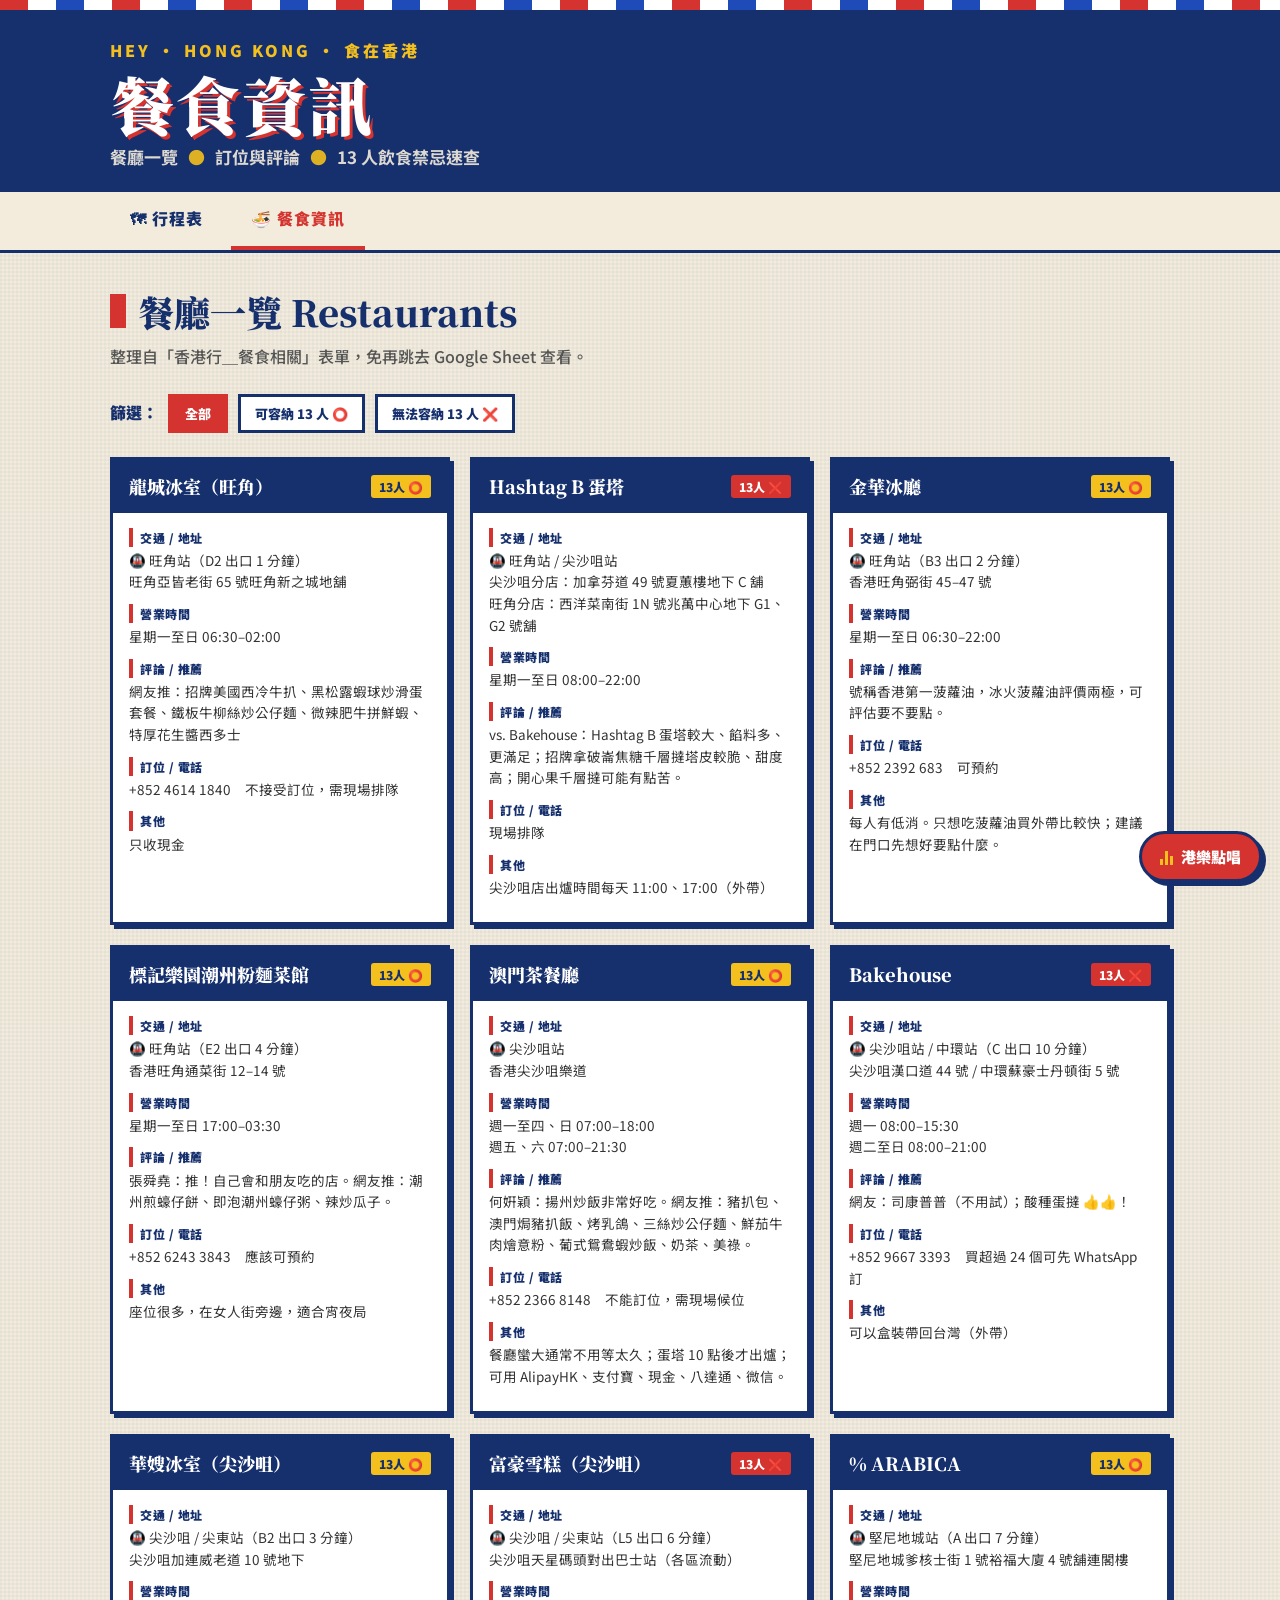
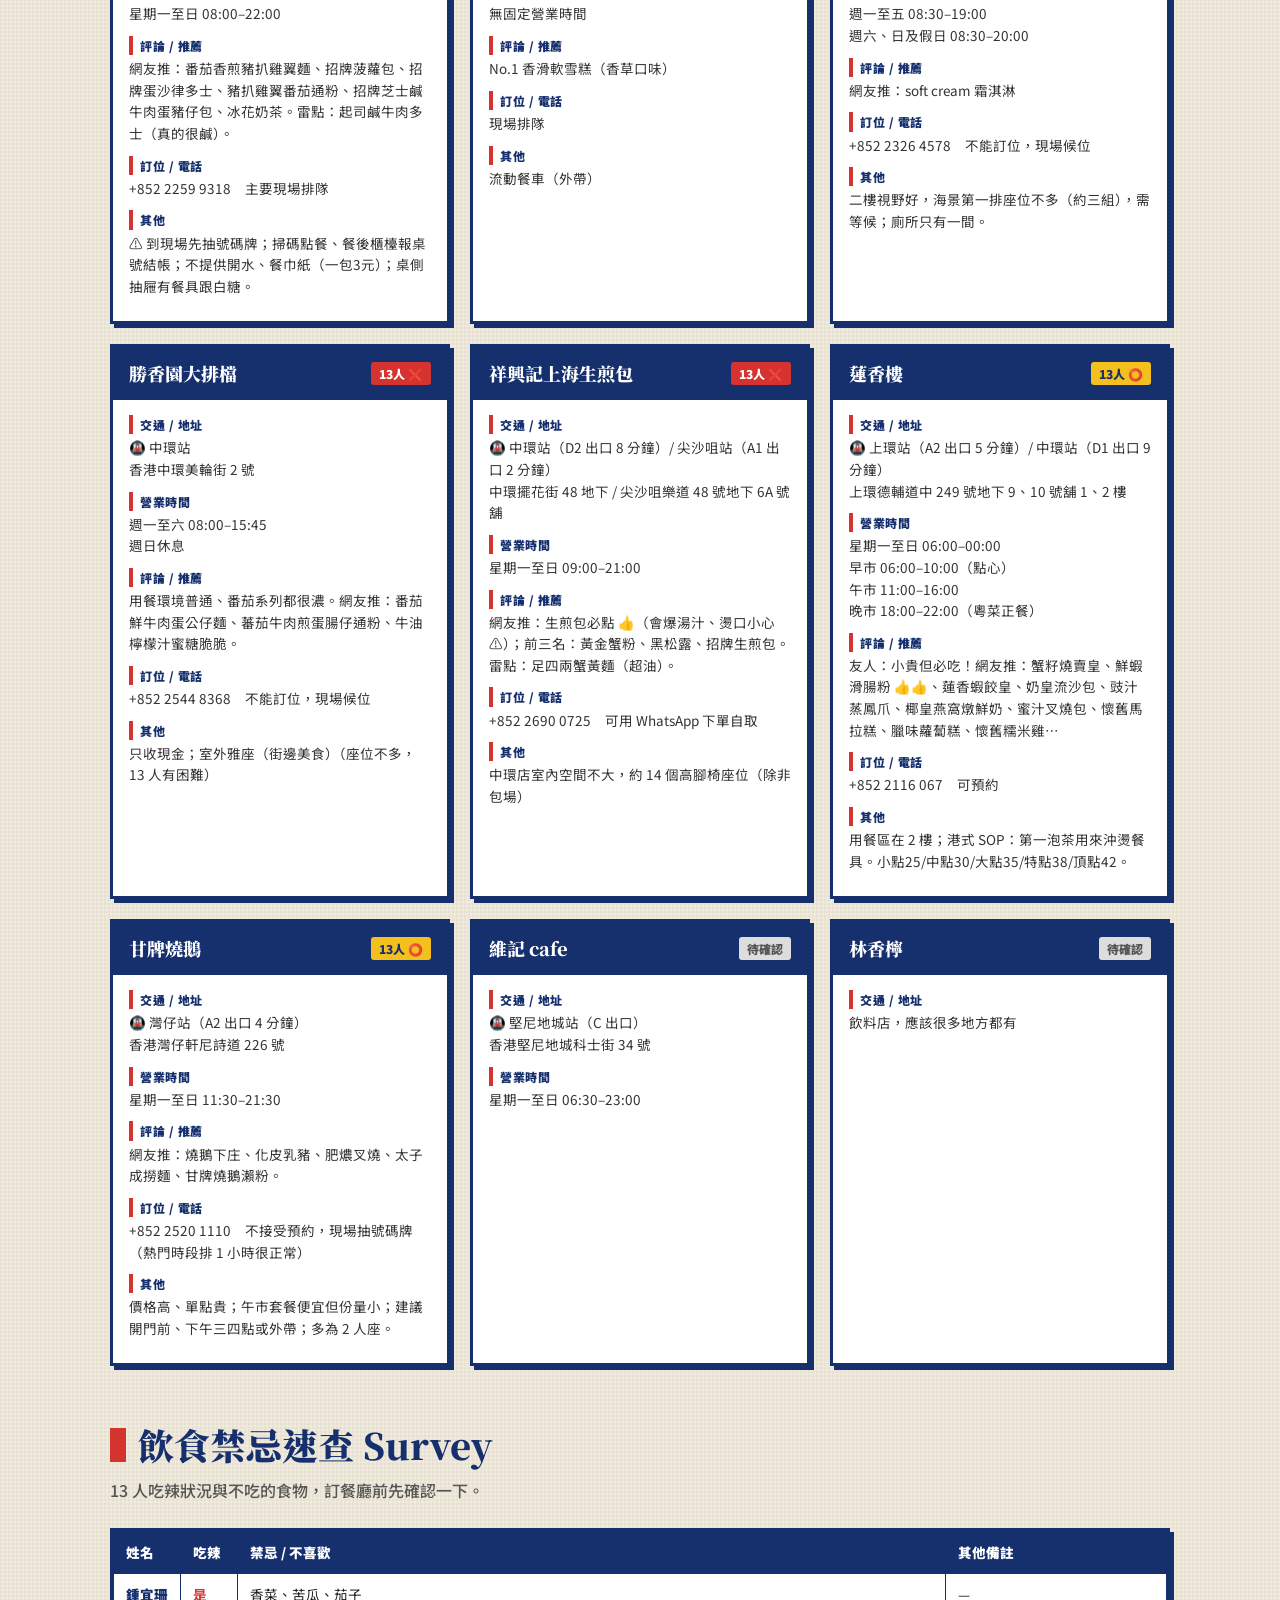
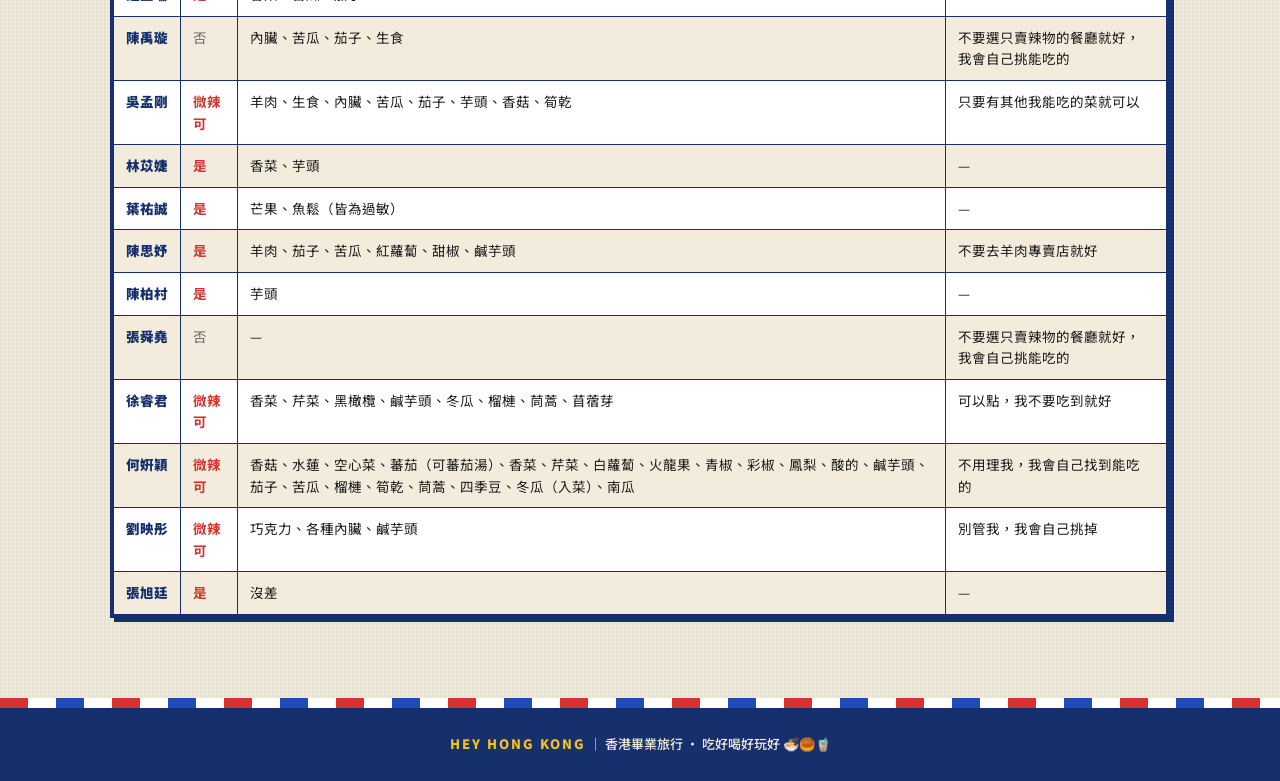
==== food.html @ 148e7bbd "feat: 香港四天三夜畢業旅行網站初版 - 行程表（index.html）：Day 1、2 完整時間軸，Day 3/4 預留 - 餐食分頁（food.html）：15 間餐廳卡片 + 12 人飲食禁" ====
<!DOCTYPE html>
<html lang="zh-Hant">
<head>
  <meta charset="UTF-8">
  <meta name="viewport" content="width=device-width, initial-scale=1.0">
  <title>香港畢業旅行 ｜ 餐食資訊</title>
  <link rel="stylesheet" href="assets/style.css">
</head>
<body>
  <div class="stripe-bar"></div>
  <header class="site-header">
    <div class="header-inner">
      <span class="hey">HEY · HONG KONG · 食在香港</span>
      <h1 class="site-title">餐食資訊</h1>
      <span class="site-sub">餐廳一覽 <span class="dot">●</span> 訂位與評論 <span class="dot">●</span> 13 人飲食禁忌速查</span>
    </div>
  </header>

  <nav class="nav">
    <div class="nav-inner">
      <a href="index.html">🗺 行程表</a>
      <a href="food.html" class="active">🍜 餐食資訊</a>
    </div>
  </nav>

  <main>
    <h2 class="section-title">餐廳一覽 Restaurants</h2>
    <p class="section-desc">整理自「香港行＿餐食相關」表單，免再跳去 Google Sheet 查看。</p>

    <div class="food-controls">
      <span class="lbl">篩選：</span>
      <button class="filter-btn active" data-filter="all">全部</button>
      <button class="filter-btn" data-filter="yes">可容納 13 人 ⭕</button>
      <button class="filter-btn" data-filter="no">無法容納 13 人 ❌</button>
    </div>

    <div class="food-grid" id="foodGrid"></div>

    <h2 class="section-title" style="margin-top:50px">飲食禁忌速查 Survey</h2>
    <p class="section-desc">13 人吃辣狀況與不吃的食物，訂餐廳前先確認一下。</p>

    <div class="survey-wrap">
      <table class="survey">
        <thead>
          <tr><th>姓名</th><th>吃辣</th><th>禁忌 / 不喜歡</th><th>其他備註</th></tr>
        </thead>
        <tbody id="surveyBody"></tbody>
      </table>
    </div>
  </main>

  <div class="stripe-bar"></div>
  <footer class="site-footer">
    <span class="hk">HEY HONG KONG</span> ｜ 香港畢業旅行 · 吃好喝好玩好 🍜🥮🧋
  </footer>

  <script src="assets/data.js"></script>
  <script src="assets/app.js"></script>
  <script src="assets/player.js"></script>
</body>
</html>
---- assets/style.css ----
/* ===== 香港畢業旅行 — 港式復古海報風 ===== */
@import url('https://fonts.googleapis.com/css2?family=Noto+Sans+TC:wght@400;500;700;900&family=Noto+Serif+TC:wght@700;900&display=swap');

:root {
  --navy: #16306e;
  --navy-2: #1f4bb8;
  --red: #d4332f;
  --yellow: #f4c01e;
  --cream: #f3ecdc;
  --cream-2: #e9dfc8;
  --ink: #1b1b1b;
  --line: #16306e;
  --shadow: 4px 4px 0 var(--navy);
}

* { box-sizing: border-box; }

html { scroll-behavior: smooth; }

body {
  margin: 0;
  font-family: "Noto Sans TC", system-ui, sans-serif;
  color: var(--ink);
  background-color: var(--cream);
  background-image:
    repeating-linear-gradient(0deg, rgba(22,48,110,.03) 0 2px, transparent 2px 4px),
    repeating-linear-gradient(90deg, rgba(22,48,110,.03) 0 2px, transparent 2px 4px);
  line-height: 1.6;
}

/* 紅白藍尼龍袋條紋 */
.stripe-bar {
  height: 10px;
  background: repeating-linear-gradient(
    90deg,
    var(--red) 0 28px,
    #fff 28px 56px,
    var(--navy-2) 56px 84px,
    #fff 84px 112px
  );
}

/* ===== Header ===== */
.site-header {
  background: var(--navy);
  color: var(--cream);
  position: relative;
  overflow: hidden;
}
.header-inner {
  max-width: 1100px;
  margin: 0 auto;
  padding: 28px 20px 22px;
  display: flex;
  flex-direction: column;
  gap: 6px;
}
.hey {
  font-family: "Noto Sans TC", sans-serif;
  font-weight: 900;
  letter-spacing: 3px;
  color: var(--yellow);
  font-size: clamp(13px, 2.5vw, 16px);
}
.site-title {
  font-family: "Noto Serif TC", serif;
  font-weight: 900;
  font-size: clamp(34px, 7vw, 64px);
  line-height: 1.05;
  margin: 0;
  color: #fff;
  text-shadow: 3px 3px 0 var(--red);
  letter-spacing: 2px;
}
.site-sub {
  font-weight: 700;
  color: var(--cream);
  opacity: .9;
  font-size: clamp(13px, 2.4vw, 17px);
}
.site-sub .dot { color: var(--yellow); margin: 0 6px; }

/* ===== Nav ===== */
.nav {
  position: sticky;
  top: 0;
  z-index: 50;
  background: var(--cream);
  border-bottom: 3px solid var(--navy);
}
.nav-inner {
  max-width: 1100px;
  margin: 0 auto;
  padding: 0 20px;
  display: flex;
  gap: 8px;
  flex-wrap: wrap;
}
.nav a {
  display: inline-block;
  padding: 14px 20px;
  font-weight: 900;
  text-decoration: none;
  color: var(--navy);
  letter-spacing: 1px;
  border-bottom: 4px solid transparent;
}
.nav a:hover { color: var(--red); }
.nav a.active {
  color: var(--red);
  border-bottom-color: var(--red);
}

/* ===== Layout ===== */
main {
  max-width: 1100px;
  margin: 0 auto;
  padding: 30px 20px 80px;
}
.section-title {
  font-family: "Noto Serif TC", serif;
  font-weight: 900;
  font-size: clamp(24px, 4vw, 36px);
  color: var(--navy);
  margin: 0 0 4px;
  display: flex;
  align-items: center;
  gap: 12px;
}
.section-title::before {
  content: "";
  width: 16px; height: 34px;
  background: var(--red);
  display: inline-block;
}
.section-desc { color: #555; margin: 0 0 24px; font-weight: 500; }

/* ===== Day tabs ===== */
.day-tabs {
  display: flex;
  gap: 10px;
  flex-wrap: wrap;
  margin-bottom: 26px;
}
.day-tab {
  border: 3px solid var(--navy);
  background: #fff;
  color: var(--navy);
  font-weight: 900;
  font-size: 15px;
  padding: 10px 18px;
  cursor: pointer;
  box-shadow: var(--shadow);
  transition: transform .08s ease;
  font-family: inherit;
}
.day-tab small { display: block; font-weight: 500; font-size: 11px; opacity: .7; }
.day-tab:hover { transform: translate(-1px,-1px); }
.day-tab.active { background: var(--navy); color: var(--yellow); }
.day-tab:disabled { opacity: .45; cursor: not-allowed; box-shadow: none; }

/* ===== Day panel ===== */
.day-panel { display: none; }
.day-panel.active { display: block; animation: fade .3s ease; }
@keyframes fade { from { opacity: 0; transform: translateY(6px); } to { opacity: 1; transform: none; } }

.day-head {
  background: var(--navy);
  color: #fff;
  padding: 16px 20px;
  border: 3px solid var(--navy);
  box-shadow: var(--shadow);
  margin-bottom: 8px;
}
.day-head h3 {
  margin: 0;
  font-family: "Noto Serif TC", serif;
  font-weight: 900;
  font-size: clamp(18px, 3vw, 24px);
  letter-spacing: 1px;
}
.day-route {
  margin-top: 6px;
  color: var(--yellow);
  font-weight: 700;
  font-size: 14px;
}

/* ===== Timeline ===== */
.timeline { position: relative; margin: 28px 0 0; padding-left: 0; }
.t-item {
  display: grid;
  grid-template-columns: 74px 1fr;
  gap: 18px;
  position: relative;
  padding-bottom: 22px;
}
.t-time {
  font-weight: 900;
  color: var(--red);
  font-size: 15px;
  text-align: right;
  padding-top: 14px;
  padding-right: 4px;
  white-space: nowrap;
}
.t-body {
  border: 3px solid var(--navy);
  background: #fff;
  box-shadow: var(--shadow);
  padding: 14px 16px;
  position: relative;
}
.t-body::before {
  content: "";
  position: absolute;
  left: -9px; top: 18px;
  width: 12px; height: 12px;
  background: var(--yellow);
  border: 3px solid var(--navy);
  border-radius: 50%;
  z-index: 2;
}
.t-act { font-weight: 700; font-size: 15px; }
.t-act .route-label {
  display: inline-block;
  background: var(--yellow);
  color: var(--navy);
  font-weight: 900;
  padding: 1px 8px;
  margin-right: 4px;
}
.t-note {
  margin-top: 10px;
  padding-top: 10px;
  border-top: 1px dashed #bbb;
  font-size: 13.5px;
  color: #444;
}
.t-note .lbl { font-weight: 900; color: var(--navy); }
.t-body a { color: var(--navy-2); font-weight: 700; text-decoration: underline; text-underline-offset: 2px; }
.t-body a:hover { color: var(--red); }

.places { margin-top: 8px; display: flex; flex-wrap: wrap; gap: 6px; }
.place-pill {
  display: inline-flex;
  align-items: center;
  gap: 4px;
  background: var(--cream-2);
  border: 2px solid var(--navy);
  padding: 3px 9px;
  font-size: 12.5px;
  font-weight: 700;
  color: var(--navy) !important;
  text-decoration: none !important;
  border-radius: 999px;
}
.place-pill:hover { background: var(--yellow); }

.meal-tag {
  display: inline-block;
  font-size: 11px;
  font-weight: 900;
  color: #fff;
  background: var(--red);
  padding: 1px 7px;
  margin-right: 6px;
  border-radius: 3px;
}

/* coming soon */
.coming {
  border: 3px dashed var(--navy);
  padding: 50px 20px;
  text-align: center;
  background: #fff8;
}
.coming h3 { font-family: "Noto Serif TC", serif; color: var(--navy); font-size: 26px; margin: 0 0 8px; }
.coming p { color: #666; margin: 0; }

/* ===== Food cards ===== */
.food-controls {
  display: flex; gap: 10px; flex-wrap: wrap; margin-bottom: 24px; align-items: center;
}
.food-controls .lbl { font-weight: 900; color: var(--navy); }
.filter-btn {
  border: 3px solid var(--navy);
  background: #fff; color: var(--navy);
  font-weight: 900; font-size: 13px;
  padding: 7px 14px; cursor: pointer; font-family: inherit;
}
.filter-btn.active { background: var(--red); color: #fff; border-color: var(--red); }

.food-grid {
  display: grid;
  grid-template-columns: repeat(auto-fill, minmax(320px, 1fr));
  gap: 20px;
}
.food-card {
  border: 3px solid var(--navy);
  background: #fff;
  box-shadow: var(--shadow);
  display: flex;
  flex-direction: column;
}
.food-card-head {
  background: var(--navy);
  color: #fff;
  padding: 12px 16px;
  display: flex;
  justify-content: space-between;
  align-items: center;
  gap: 10px;
}
.food-card-head h3 {
  margin: 0; font-size: 18px; font-weight: 900;
  font-family: "Noto Serif TC", serif;
}
.cap {
  font-size: 12px; font-weight: 900; white-space: nowrap;
  padding: 2px 8px; border-radius: 3px;
}
.cap.yes { background: var(--yellow); color: var(--navy); }
.cap.no { background: var(--red); color: #fff; }
.food-card-body { padding: 14px 16px; font-size: 13.5px; }
.food-row { margin-bottom: 10px; }
.food-row .k {
  display: inline-block; font-weight: 900; color: var(--navy);
  font-size: 12px; letter-spacing: .5px;
  border-left: 4px solid var(--red); padding-left: 7px; margin-bottom: 3px;
}
.food-row .v { white-space: pre-line; color: #333; }
.food-row a { color: var(--navy-2); font-weight: 700; }
.food-card-foot {
  margin-top: auto;
  border-top: 1px solid #ddd;
  padding: 10px 16px;
  display: flex; gap: 14px; flex-wrap: wrap;
  font-size: 12.5px; color: #555;
}
.food-card-foot a { color: var(--navy); font-weight: 900; text-decoration: none; }
.food-card-foot a:hover { color: var(--red); }

/* ===== Survey table ===== */
.survey-wrap { overflow-x: auto; border: 3px solid var(--navy); box-shadow: var(--shadow); background:#fff; }
table.survey { border-collapse: collapse; width: 100%; min-width: 640px; }
table.survey th, table.survey td {
  border: 1px solid var(--navy);
  padding: 10px 12px; text-align: left; font-size: 13.5px; vertical-align: top;
}
table.survey thead th {
  background: var(--navy); color: #fff; font-weight: 900; position: sticky; top: 0;
}
table.survey tbody tr:nth-child(even) { background: var(--cream); }
table.survey td.name { font-weight: 900; color: var(--navy); white-space: nowrap; }
.spicy-yes { color: var(--red); font-weight: 700; }
.spicy-no { color: #666; }

/* ===== 浮動音樂播放器 ===== */
.mp-toggle {
  position: fixed;
  right: 18px; bottom: 18px;
  z-index: 200;
  background: var(--red);
  color: #fff;
  border: 3px solid var(--navy);
  box-shadow: var(--shadow);
  font-family: inherit;
  font-weight: 900;
  font-size: 15px;
  padding: 12px 18px;
  border-radius: 999px;
  cursor: pointer;
  display: flex; align-items: center; gap: 8px;
}
.mp-toggle:hover { background: var(--navy); }
.mp-toggle .eq { display: inline-flex; gap: 2px; align-items: flex-end; height: 16px; }
.mp-toggle .eq i {
  width: 3px; background: var(--yellow); display: inline-block;
  animation: eq 0.9s ease-in-out infinite;
}
.mp-toggle .eq i:nth-child(1){ height: 6px; animation-delay: 0s; }
.mp-toggle .eq i:nth-child(2){ height: 14px; animation-delay: .2s; }
.mp-toggle .eq i:nth-child(3){ height: 9px; animation-delay: .4s; }
.mp-toggle.paused .eq i { animation-play-state: paused; }
@keyframes eq { 0%,100%{ transform: scaleY(.4);} 50%{ transform: scaleY(1);} }

.mp-panel {
  position: fixed;
  right: 18px; bottom: 76px;
  z-index: 200;
  width: min(360px, calc(100vw - 36px));
  max-height: min(78vh, 640px);
  background: var(--cream);
  border: 3px solid var(--navy);
  box-shadow: 6px 6px 0 var(--navy);
  display: none;
  flex-direction: column;
  overflow: hidden;
}
.mp-panel.open { display: flex; }
.mp-head {
  background: var(--navy); color: #fff;
  padding: 12px 14px;
  display: flex; align-items: center; justify-content: space-between;
}
.mp-head h3 {
  margin: 0; font-family: "Noto Serif TC", serif; font-weight: 900; font-size: 17px;
}
.mp-head .hk { color: var(--yellow); font-size: 11px; font-weight: 900; letter-spacing: 1px; display:block; }
.mp-close {
  background: none; border: none; color: #fff; font-size: 22px; cursor: pointer; line-height: 1; font-weight: 900;
}
.mp-video {
  aspect-ratio: 16 / 9; background: #000; width: 100%;
}
.mp-video iframe { width: 100%; height: 100%; border: 0; display: block; }
.mp-empty {
  display: flex; align-items: center; justify-content: center;
  height: 100%; color: var(--cream); font-weight: 700; font-size: 13px; text-align: center; padding: 0 16px;
}
.mp-now {
  background: var(--yellow); color: var(--navy);
  font-weight: 900; font-size: 13px; padding: 8px 14px;
  border-bottom: 3px solid var(--navy);
  white-space: nowrap; overflow: hidden; text-overflow: ellipsis;
}
.mp-list { overflow-y: auto; padding: 8px 0; }
.mp-artist {
  font-weight: 900; color: var(--red); font-size: 12px; letter-spacing: 1px;
  padding: 8px 14px 4px; border-bottom: 1px dashed #ccc; margin-top: 4px;
}
.mp-song {
  display: flex; align-items: center; gap: 8px;
  padding: 9px 14px; cursor: pointer; font-size: 14px; font-weight: 500;
  border-bottom: 1px solid #e6dcc4;
}
.mp-song:hover { background: var(--cream-2); }
.mp-song.active { background: var(--navy); color: #fff; font-weight: 700; }
.mp-song .ic { color: var(--red); font-size: 12px; }
.mp-song.active .ic { color: var(--yellow); }

/* 播放控制列 */
.mp-controls {
  display: flex; align-items: center; justify-content: center; gap: 8px;
  padding: 10px 14px; background: var(--cream-2);
  border-bottom: 2px solid var(--navy);
}
.mp-ctrl-btn {
  background: #fff; border: 2px solid var(--navy); color: var(--navy);
  font-weight: 900; font-size: 13px; padding: 6px 14px; cursor: pointer;
  font-family: inherit; line-height: 1;
  flex: 1; text-align: center;
}
.mp-ctrl-btn:hover { background: var(--navy); color: var(--yellow); }
.mp-ctrl-btn.shuffle-on { background: var(--red); color: #fff; border-color: var(--red); }
.mp-ctrl-btn.primary { background: var(--navy); color: var(--yellow); }

@media (max-width: 480px) {
  .mp-toggle { right: 12px; bottom: 12px; padding: 10px 14px; font-size: 14px; }
  .mp-panel { right: 12px; bottom: 64px; }
}

/* ===== Footer ===== */
.site-footer {
  background: var(--navy); color: var(--cream);
  text-align: center; padding: 26px 20px; font-size: 13px; font-weight: 500;
}
.site-footer .hk { color: var(--yellow); font-weight: 900; letter-spacing: 2px; }

@media (max-width: 560px) {
  .t-item { grid-template-columns: 48px 1fr; gap: 14px; }
  .t-time { font-size: 13px; }
  .t-body::before { left: -9px; }
}
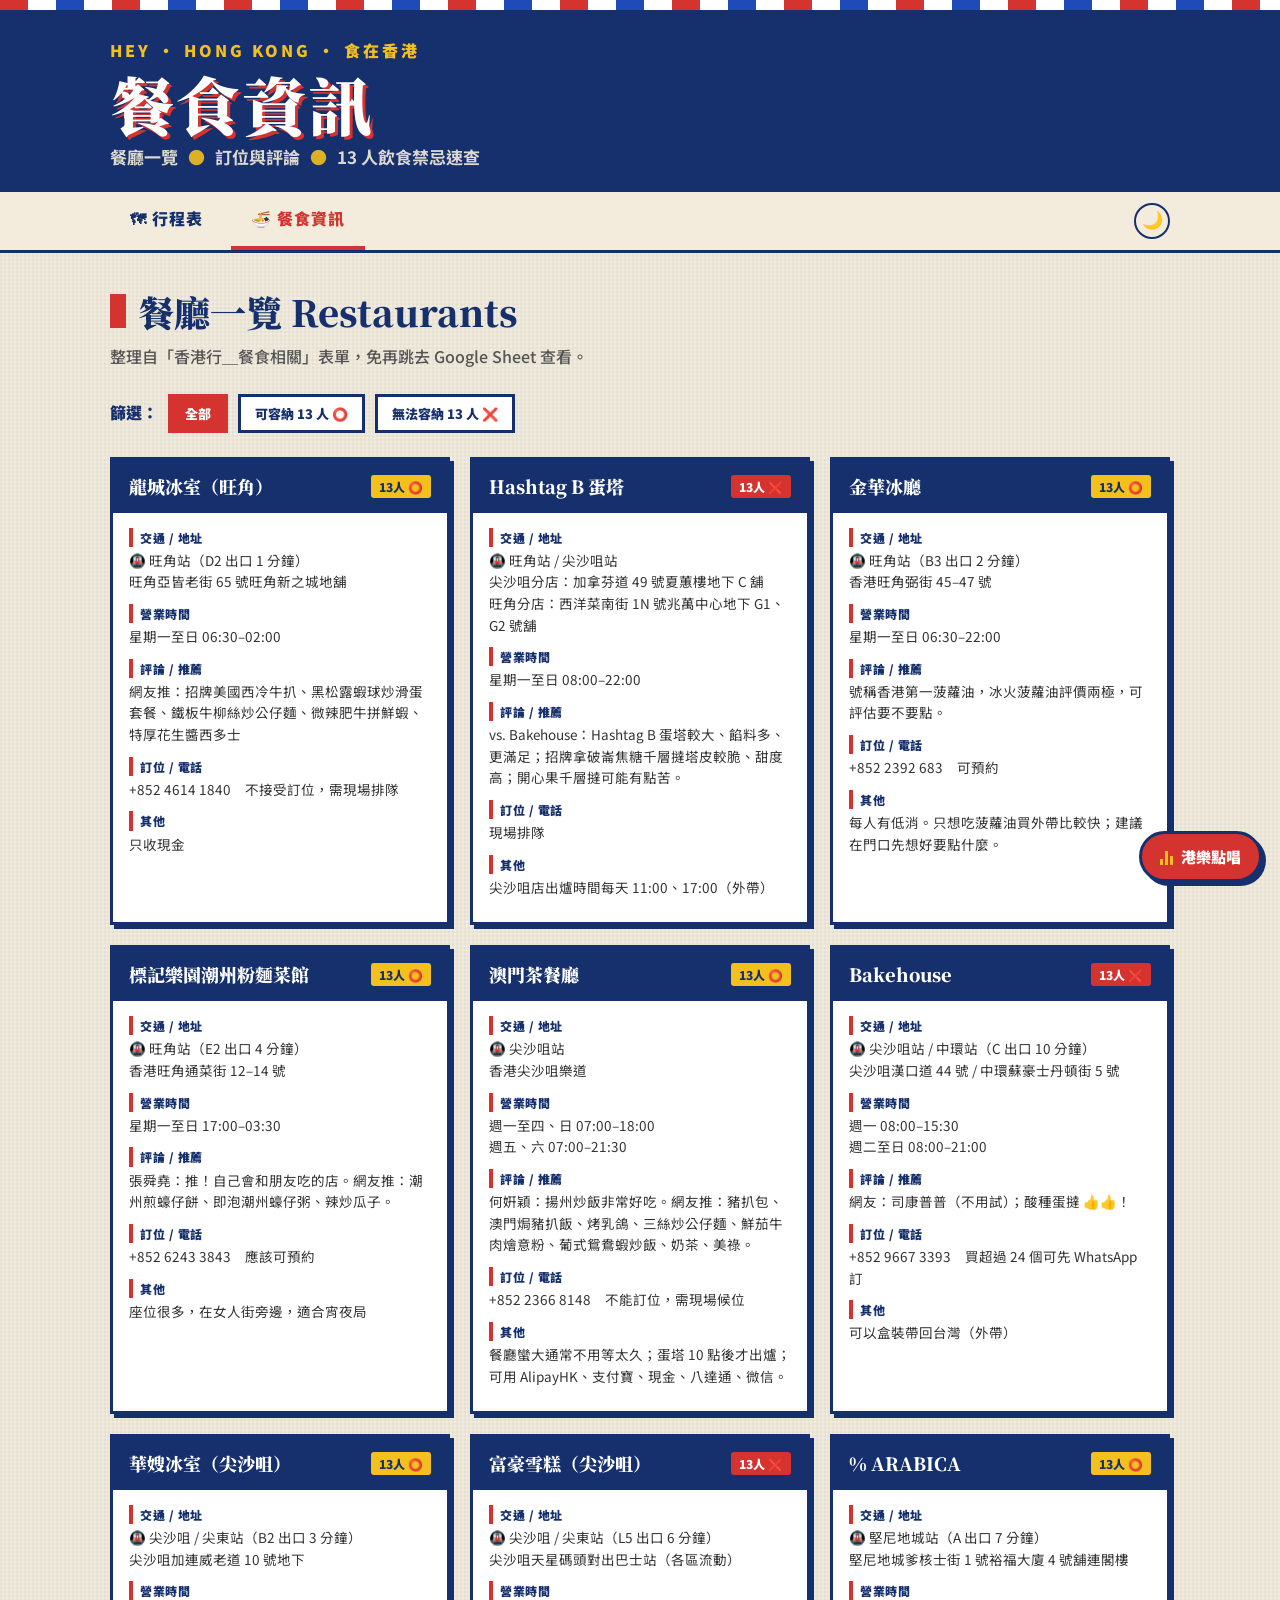
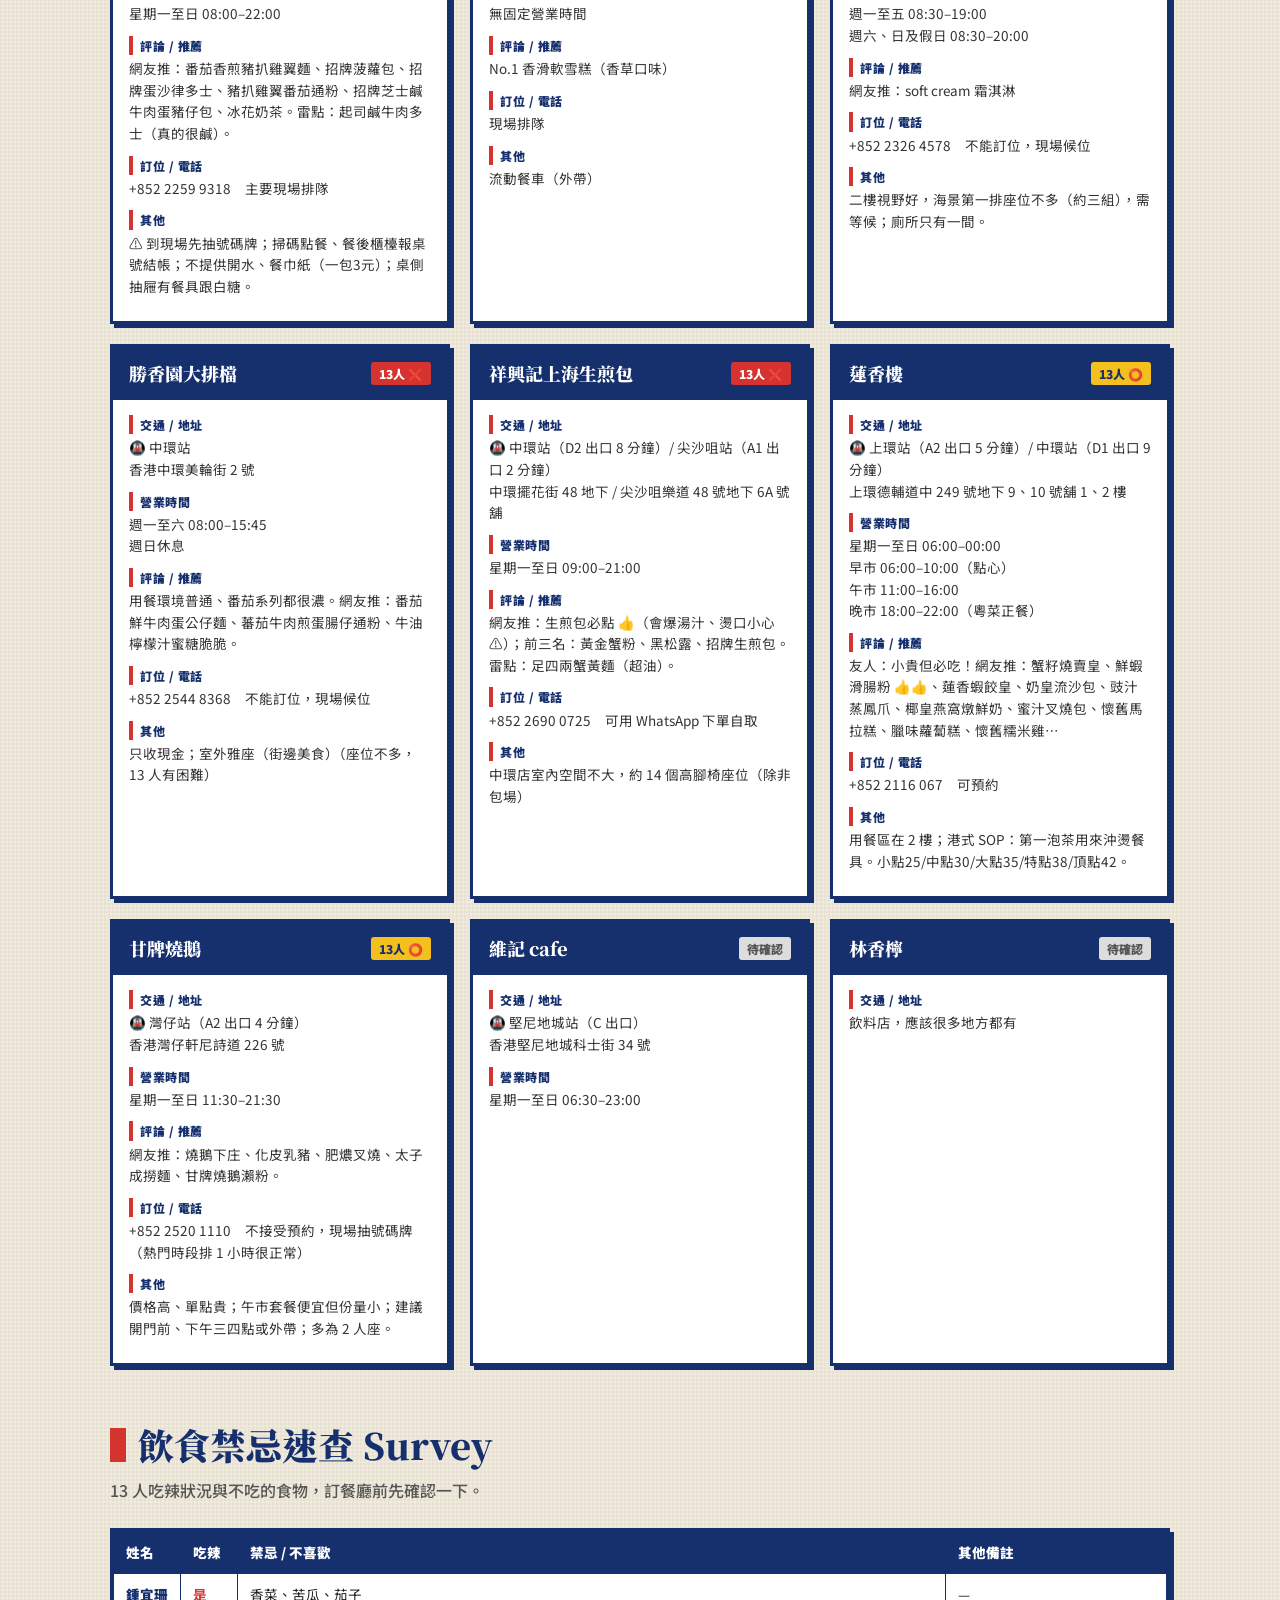
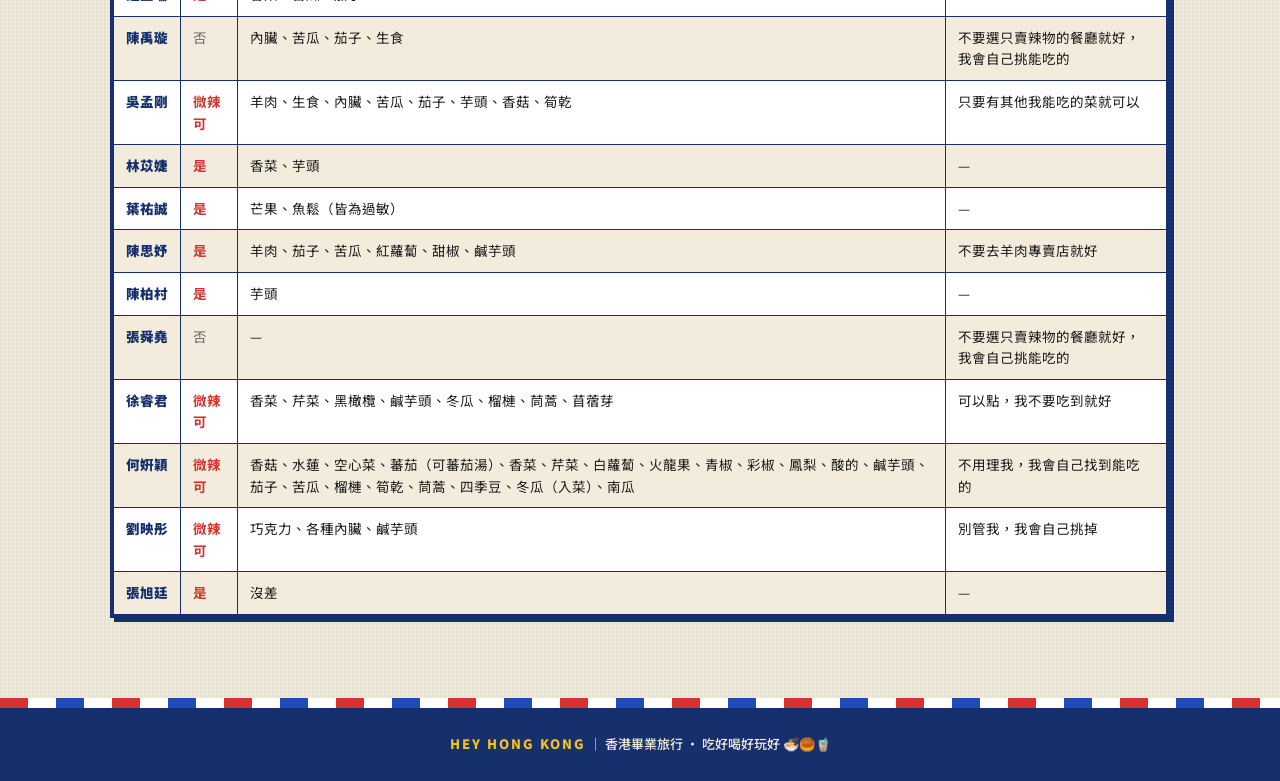
==== commit 59a10605: "feat: 新增深色模式切換功能 - Nav 加 🌙/☀️ 切換按鈕，偏好寫入 localStorage - 支援系統 prefers-color-scheme 自動套用 - 加 inline scr" ====
--- a/food.html
+++ b/food.html
@@ -5,6 +5,9 @@
   <meta name="viewport" content="width=device-width, initial-scale=1.0">
   <title>香港畢業旅行 ｜ 餐食資訊</title>
   <link rel="stylesheet" href="assets/style.css">
+  <script>
+    (function(){var t=localStorage.getItem('theme');if(t==='dark'||(!t&&matchMedia('(prefers-color-scheme:dark)').matches))document.documentElement.setAttribute('data-theme','dark');})();
+  </script>
 </head>
 <body>
   <div class="stripe-bar"></div>
@@ -20,6 +23,7 @@
     <div class="nav-inner">
       <a href="index.html">🗺 行程表</a>
       <a href="food.html" class="active">🍜 餐食資訊</a>
+      <button class="dark-toggle" id="darkToggle" aria-label="切換深色模式">🌙</button>
     </div>
   </nav>
 
--- a/assets/style.css
+++ b/assets/style.css
@@ -473,3 +473,86 @@
   .t-time { font-size: 13px; }
   .t-body::before { left: -9px; }
 }
+
+/* ===== 深色模式切換按鈕 ===== */
+.dark-toggle {
+  margin-left: auto;
+  align-self: center;
+  background: none;
+  border: 2px solid var(--navy);
+  color: var(--navy);
+  font-size: 17px;
+  width: 36px; height: 36px;
+  border-radius: 50%;
+  cursor: pointer;
+  display: flex; align-items: center; justify-content: center;
+  flex-shrink: 0;
+  line-height: 1;
+}
+.dark-toggle:hover { background: var(--cream-2); }
+
+/* ===== 深色模式 ===== */
+html[data-theme="dark"] {
+  --cream: #1d1a2a;
+  --cream-2: #252235;
+  --ink: #e8dfd0;
+  --shadow: 4px 4px 0 rgba(0,0,0,.5);
+}
+html[data-theme="dark"] body {
+  background-image:
+    repeating-linear-gradient(0deg, rgba(255,255,255,.02) 0 2px, transparent 2px 4px),
+    repeating-linear-gradient(90deg, rgba(255,255,255,.02) 0 2px, transparent 2px 4px);
+}
+html[data-theme="dark"] .section-desc { color: #999; }
+html[data-theme="dark"] .section-title { color: var(--cream); }
+
+/* Nav */
+html[data-theme="dark"] .nav a { color: var(--cream); }
+html[data-theme="dark"] .nav a.active { color: var(--yellow); border-bottom-color: var(--yellow); }
+html[data-theme="dark"] .nav a:hover { color: var(--red); }
+html[data-theme="dark"] .dark-toggle { border-color: #6070a0; color: var(--cream); }
+html[data-theme="dark"] .dark-toggle:hover { background: #252235; }
+
+/* Tabs */
+html[data-theme="dark"] .day-tab { background: #252235; color: var(--cream); }
+
+/* Timeline cards */
+html[data-theme="dark"] .t-body { background: #252235; }
+html[data-theme="dark"] .t-note { border-top-color: #4a4760; color: #bbb; }
+html[data-theme="dark"] .t-note .lbl { color: var(--yellow); }
+html[data-theme="dark"] .t-body a { color: #8ab4f8; }
+html[data-theme="dark"] .t-body a:hover { color: var(--red); }
+html[data-theme="dark"] .coming { background: rgba(37,34,53,.85); }
+html[data-theme="dark"] .coming p { color: #888; }
+
+/* Place pills */
+html[data-theme="dark"] .place-pill { background: #352f4e; color: var(--cream) !important; }
+html[data-theme="dark"] .place-pill:hover { background: #4a4060; }
+
+/* Food cards */
+html[data-theme="dark"] .food-controls .lbl { color: var(--cream); }
+html[data-theme="dark"] .filter-btn { background: #252235; color: var(--cream); }
+html[data-theme="dark"] .food-card { background: #252235; }
+html[data-theme="dark"] .food-row .k { color: var(--yellow); }
+html[data-theme="dark"] .food-row .v { color: #ccc; }
+html[data-theme="dark"] .food-row a { color: #8ab4f8; }
+html[data-theme="dark"] .food-card-foot { border-top-color: #3d3a50; color: #999; }
+html[data-theme="dark"] .food-card-foot a { color: #8ab4f8; }
+html[data-theme="dark"] .cap[style] { background: #3a3550 !important; color: #aaa !important; }
+
+/* Survey table */
+html[data-theme="dark"] .survey-wrap { background: #252235; }
+html[data-theme="dark"] table.survey th,
+html[data-theme="dark"] table.survey td { border-color: #4a4760; }
+html[data-theme="dark"] table.survey tbody tr:nth-child(even) { background: var(--cream-2); }
+html[data-theme="dark"] table.survey td.name { color: var(--yellow); }
+html[data-theme="dark"] .spicy-no { color: #888; }
+
+/* Player */
+html[data-theme="dark"] .mp-panel { background: var(--cream); }
+html[data-theme="dark"] .mp-controls { background: var(--cream-2); }
+html[data-theme="dark"] .mp-ctrl-btn { background: #252235; color: var(--cream); }
+html[data-theme="dark"] .mp-ctrl-btn:hover { background: var(--navy); color: var(--yellow); }
+html[data-theme="dark"] .mp-song { border-bottom-color: #3a3550; }
+html[data-theme="dark"] .mp-artist { border-bottom-color: #4a4760; }
+html[data-theme="dark"] .mp-song:hover { background: var(--cream-2); }
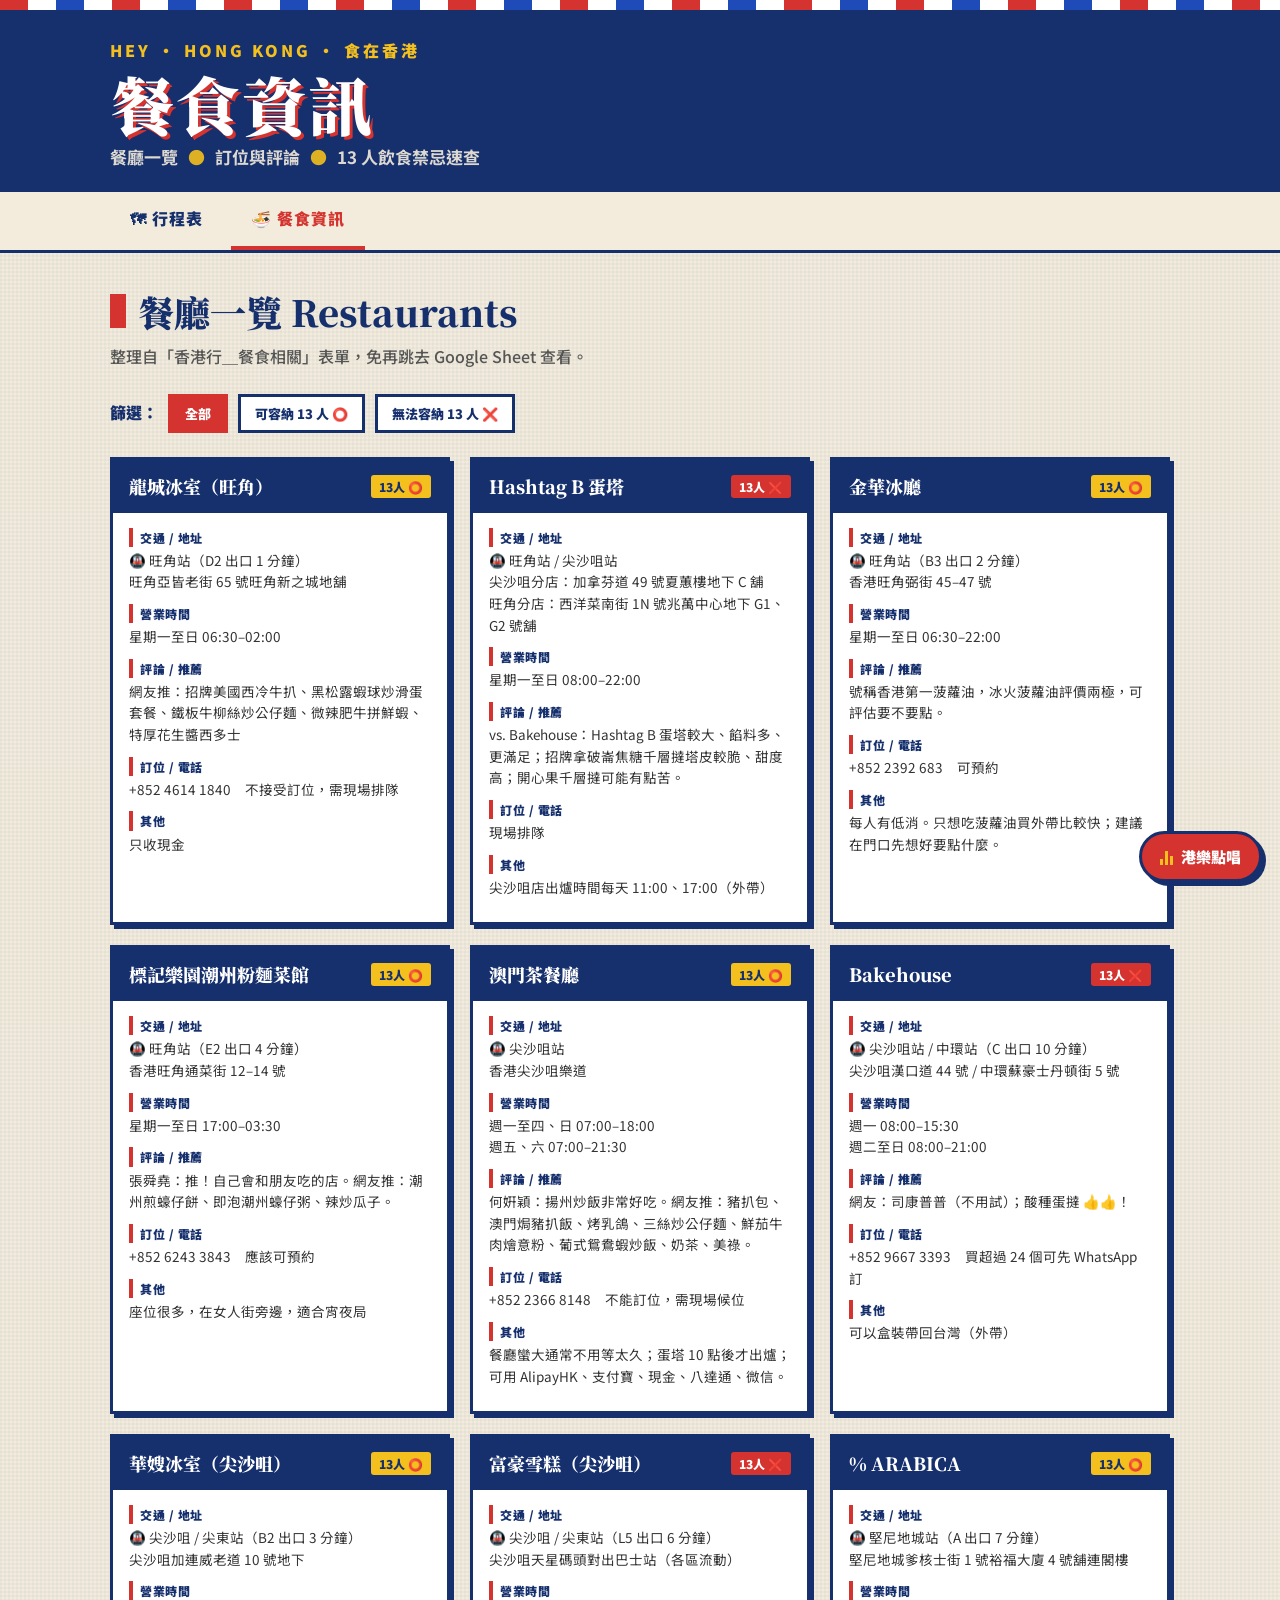
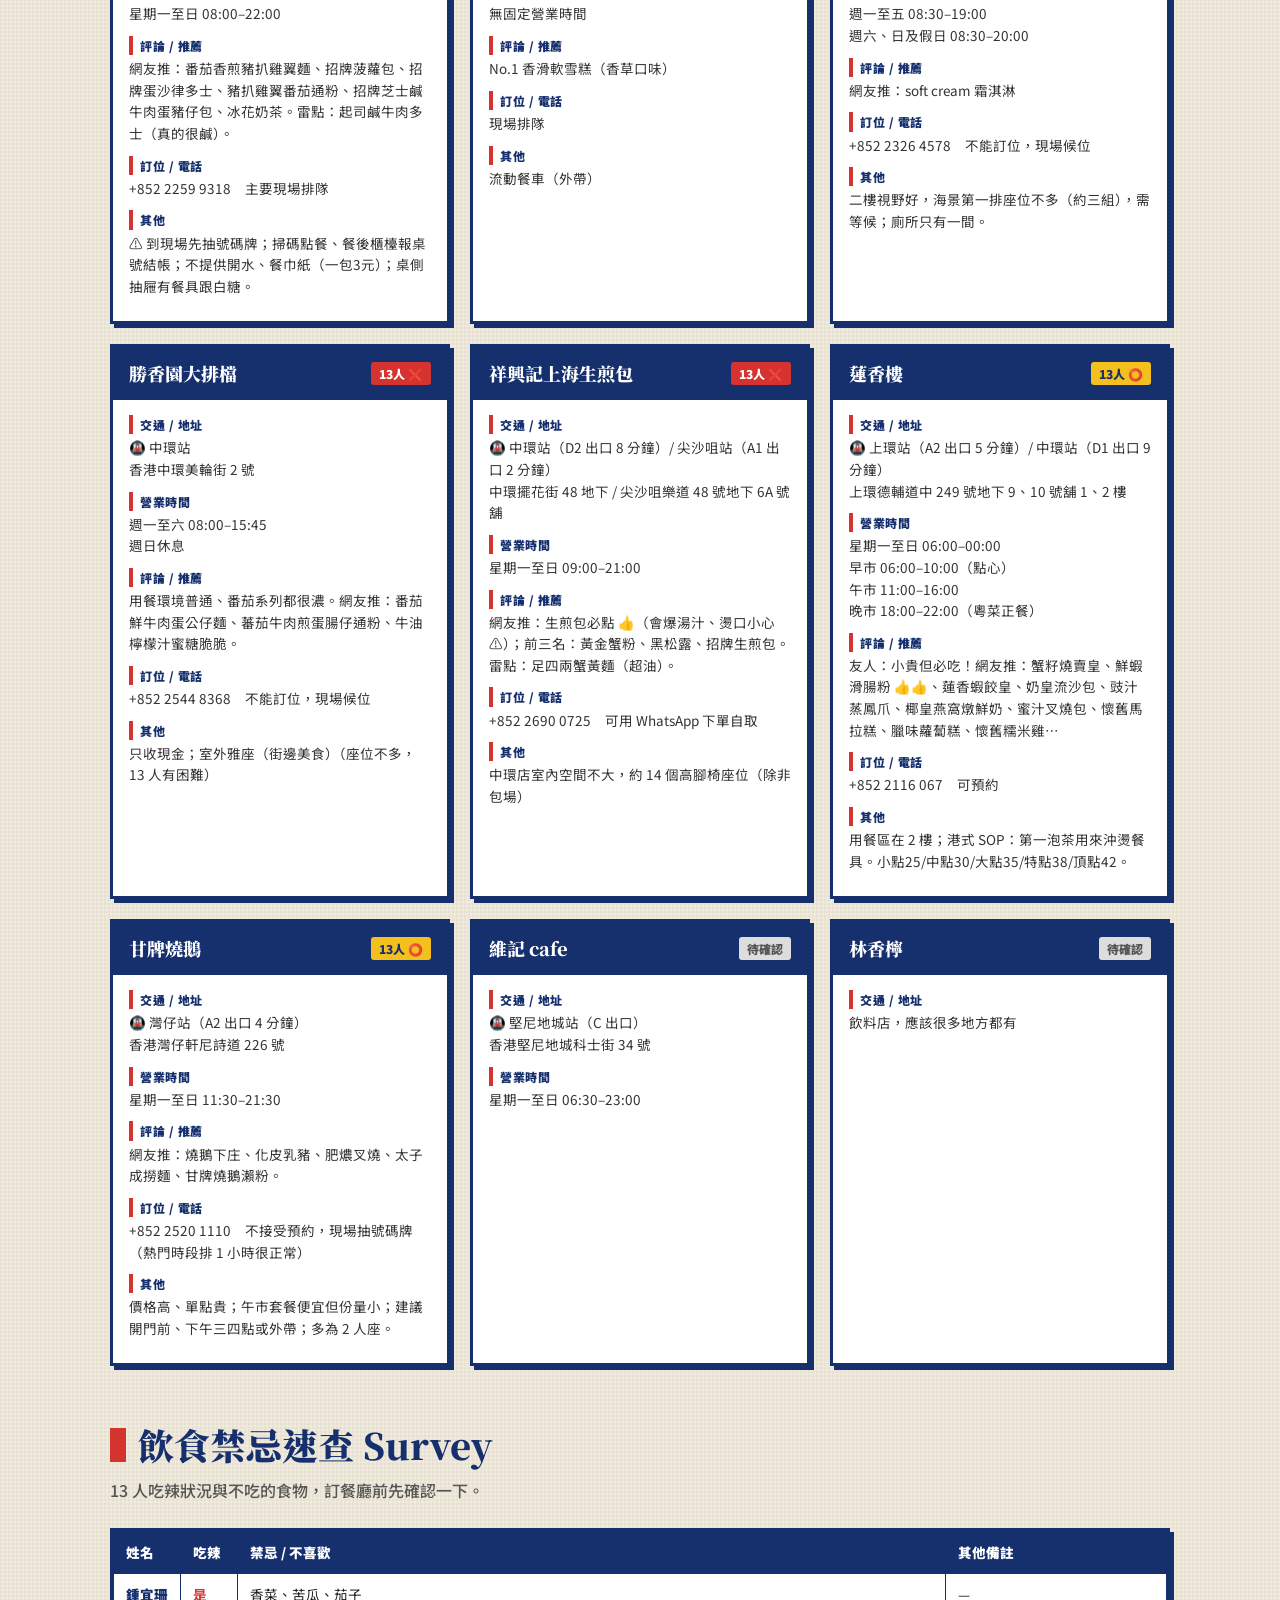
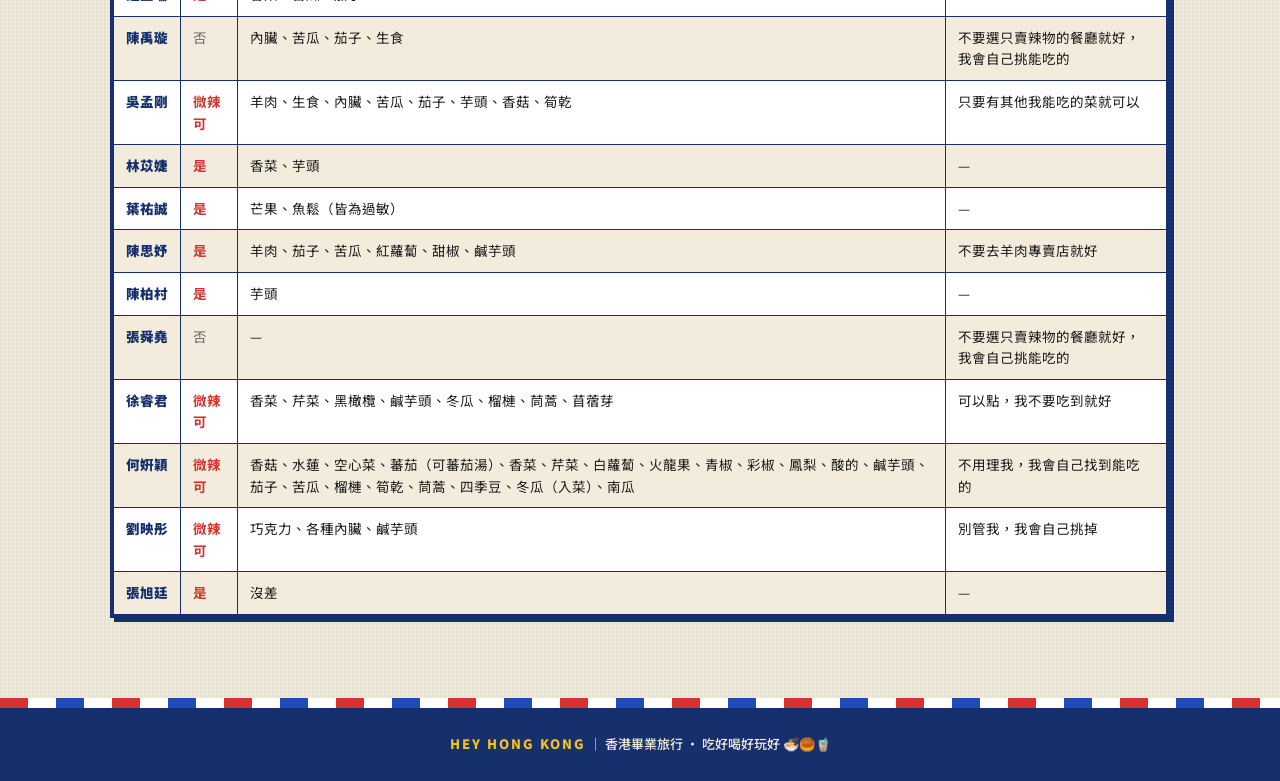
==== commit 4e6b7272: "revert: 移除深色模式功能 Co-Authored-By: Claude Sonnet 4.6 <noreply@anthropic.com>" ====
--- a/food.html
+++ b/food.html
@@ -5,9 +5,6 @@
   <meta name="viewport" content="width=device-width, initial-scale=1.0">
   <title>香港畢業旅行 ｜ 餐食資訊</title>
   <link rel="stylesheet" href="assets/style.css">
-  <script>
-    (function(){var t=localStorage.getItem('theme');if(t==='dark'||(!t&&matchMedia('(prefers-color-scheme:dark)').matches))document.documentElement.setAttribute('data-theme','dark');})();
-  </script>
 </head>
 <body>
   <div class="stripe-bar"></div>
@@ -23,7 +20,6 @@
     <div class="nav-inner">
       <a href="index.html">🗺 行程表</a>
       <a href="food.html" class="active">🍜 餐食資訊</a>
-      <button class="dark-toggle" id="darkToggle" aria-label="切換深色模式">🌙</button>
     </div>
   </nav>
 
--- a/assets/style.css
+++ b/assets/style.css
@@ -473,86 +473,3 @@
   .t-time { font-size: 13px; }
   .t-body::before { left: -9px; }
 }
-
-/* ===== 深色模式切換按鈕 ===== */
-.dark-toggle {
-  margin-left: auto;
-  align-self: center;
-  background: none;
-  border: 2px solid var(--navy);
-  color: var(--navy);
-  font-size: 17px;
-  width: 36px; height: 36px;
-  border-radius: 50%;
-  cursor: pointer;
-  display: flex; align-items: center; justify-content: center;
-  flex-shrink: 0;
-  line-height: 1;
-}
-.dark-toggle:hover { background: var(--cream-2); }
-
-/* ===== 深色模式 ===== */
-html[data-theme="dark"] {
-  --cream: #1d1a2a;
-  --cream-2: #252235;
-  --ink: #e8dfd0;
-  --shadow: 4px 4px 0 rgba(0,0,0,.5);
-}
-html[data-theme="dark"] body {
-  background-image:
-    repeating-linear-gradient(0deg, rgba(255,255,255,.02) 0 2px, transparent 2px 4px),
-    repeating-linear-gradient(90deg, rgba(255,255,255,.02) 0 2px, transparent 2px 4px);
-}
-html[data-theme="dark"] .section-desc { color: #999; }
-html[data-theme="dark"] .section-title { color: var(--cream); }
-
-/* Nav */
-html[data-theme="dark"] .nav a { color: var(--cream); }
-html[data-theme="dark"] .nav a.active { color: var(--yellow); border-bottom-color: var(--yellow); }
-html[data-theme="dark"] .nav a:hover { color: var(--red); }
-html[data-theme="dark"] .dark-toggle { border-color: #6070a0; color: var(--cream); }
-html[data-theme="dark"] .dark-toggle:hover { background: #252235; }
-
-/* Tabs */
-html[data-theme="dark"] .day-tab { background: #252235; color: var(--cream); }
-
-/* Timeline cards */
-html[data-theme="dark"] .t-body { background: #252235; }
-html[data-theme="dark"] .t-note { border-top-color: #4a4760; color: #bbb; }
-html[data-theme="dark"] .t-note .lbl { color: var(--yellow); }
-html[data-theme="dark"] .t-body a { color: #8ab4f8; }
-html[data-theme="dark"] .t-body a:hover { color: var(--red); }
-html[data-theme="dark"] .coming { background: rgba(37,34,53,.85); }
-html[data-theme="dark"] .coming p { color: #888; }
-
-/* Place pills */
-html[data-theme="dark"] .place-pill { background: #352f4e; color: var(--cream) !important; }
-html[data-theme="dark"] .place-pill:hover { background: #4a4060; }
-
-/* Food cards */
-html[data-theme="dark"] .food-controls .lbl { color: var(--cream); }
-html[data-theme="dark"] .filter-btn { background: #252235; color: var(--cream); }
-html[data-theme="dark"] .food-card { background: #252235; }
-html[data-theme="dark"] .food-row .k { color: var(--yellow); }
-html[data-theme="dark"] .food-row .v { color: #ccc; }
-html[data-theme="dark"] .food-row a { color: #8ab4f8; }
-html[data-theme="dark"] .food-card-foot { border-top-color: #3d3a50; color: #999; }
-html[data-theme="dark"] .food-card-foot a { color: #8ab4f8; }
-html[data-theme="dark"] .cap[style] { background: #3a3550 !important; color: #aaa !important; }
-
-/* Survey table */
-html[data-theme="dark"] .survey-wrap { background: #252235; }
-html[data-theme="dark"] table.survey th,
-html[data-theme="dark"] table.survey td { border-color: #4a4760; }
-html[data-theme="dark"] table.survey tbody tr:nth-child(even) { background: var(--cream-2); }
-html[data-theme="dark"] table.survey td.name { color: var(--yellow); }
-html[data-theme="dark"] .spicy-no { color: #888; }
-
-/* Player */
-html[data-theme="dark"] .mp-panel { background: var(--cream); }
-html[data-theme="dark"] .mp-controls { background: var(--cream-2); }
-html[data-theme="dark"] .mp-ctrl-btn { background: #252235; color: var(--cream); }
-html[data-theme="dark"] .mp-ctrl-btn:hover { background: var(--navy); color: var(--yellow); }
-html[data-theme="dark"] .mp-song { border-bottom-color: #3a3550; }
-html[data-theme="dark"] .mp-artist { border-bottom-color: #4a4760; }
-html[data-theme="dark"] .mp-song:hover { background: var(--cream-2); }
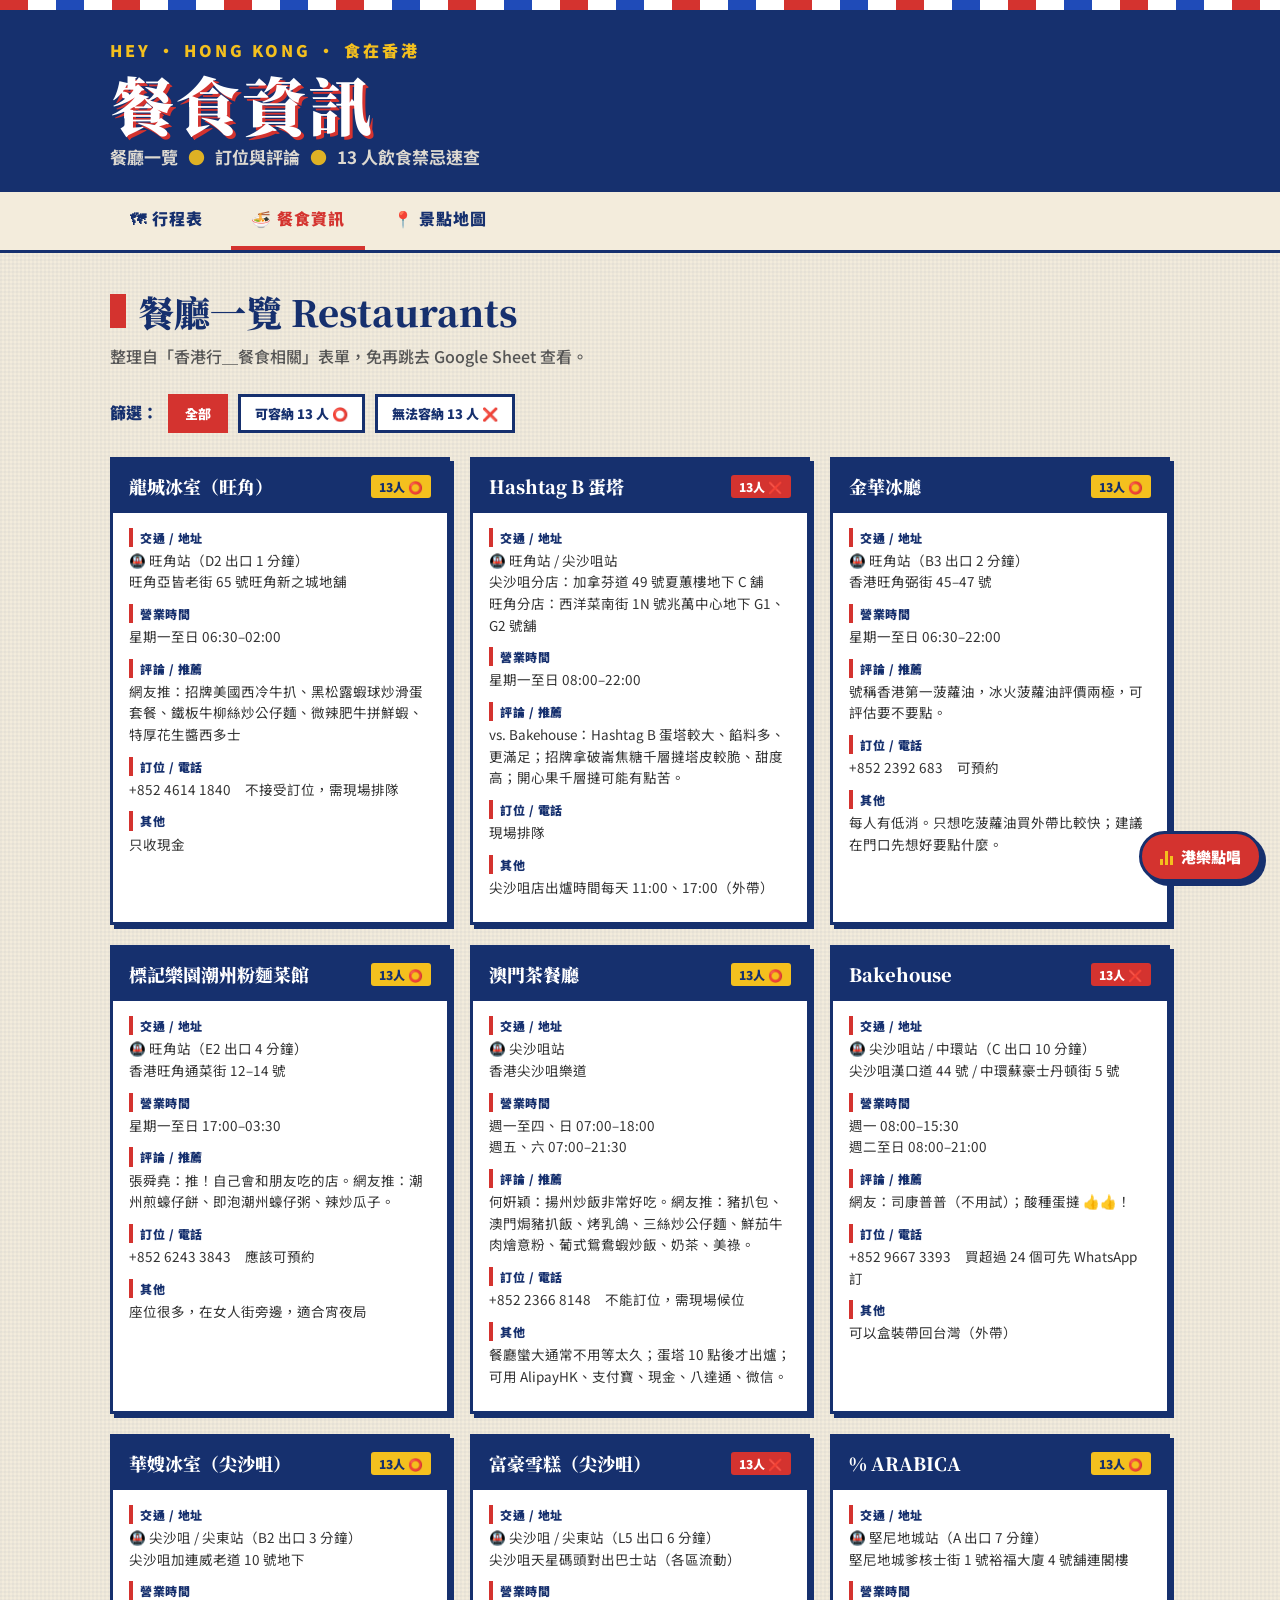
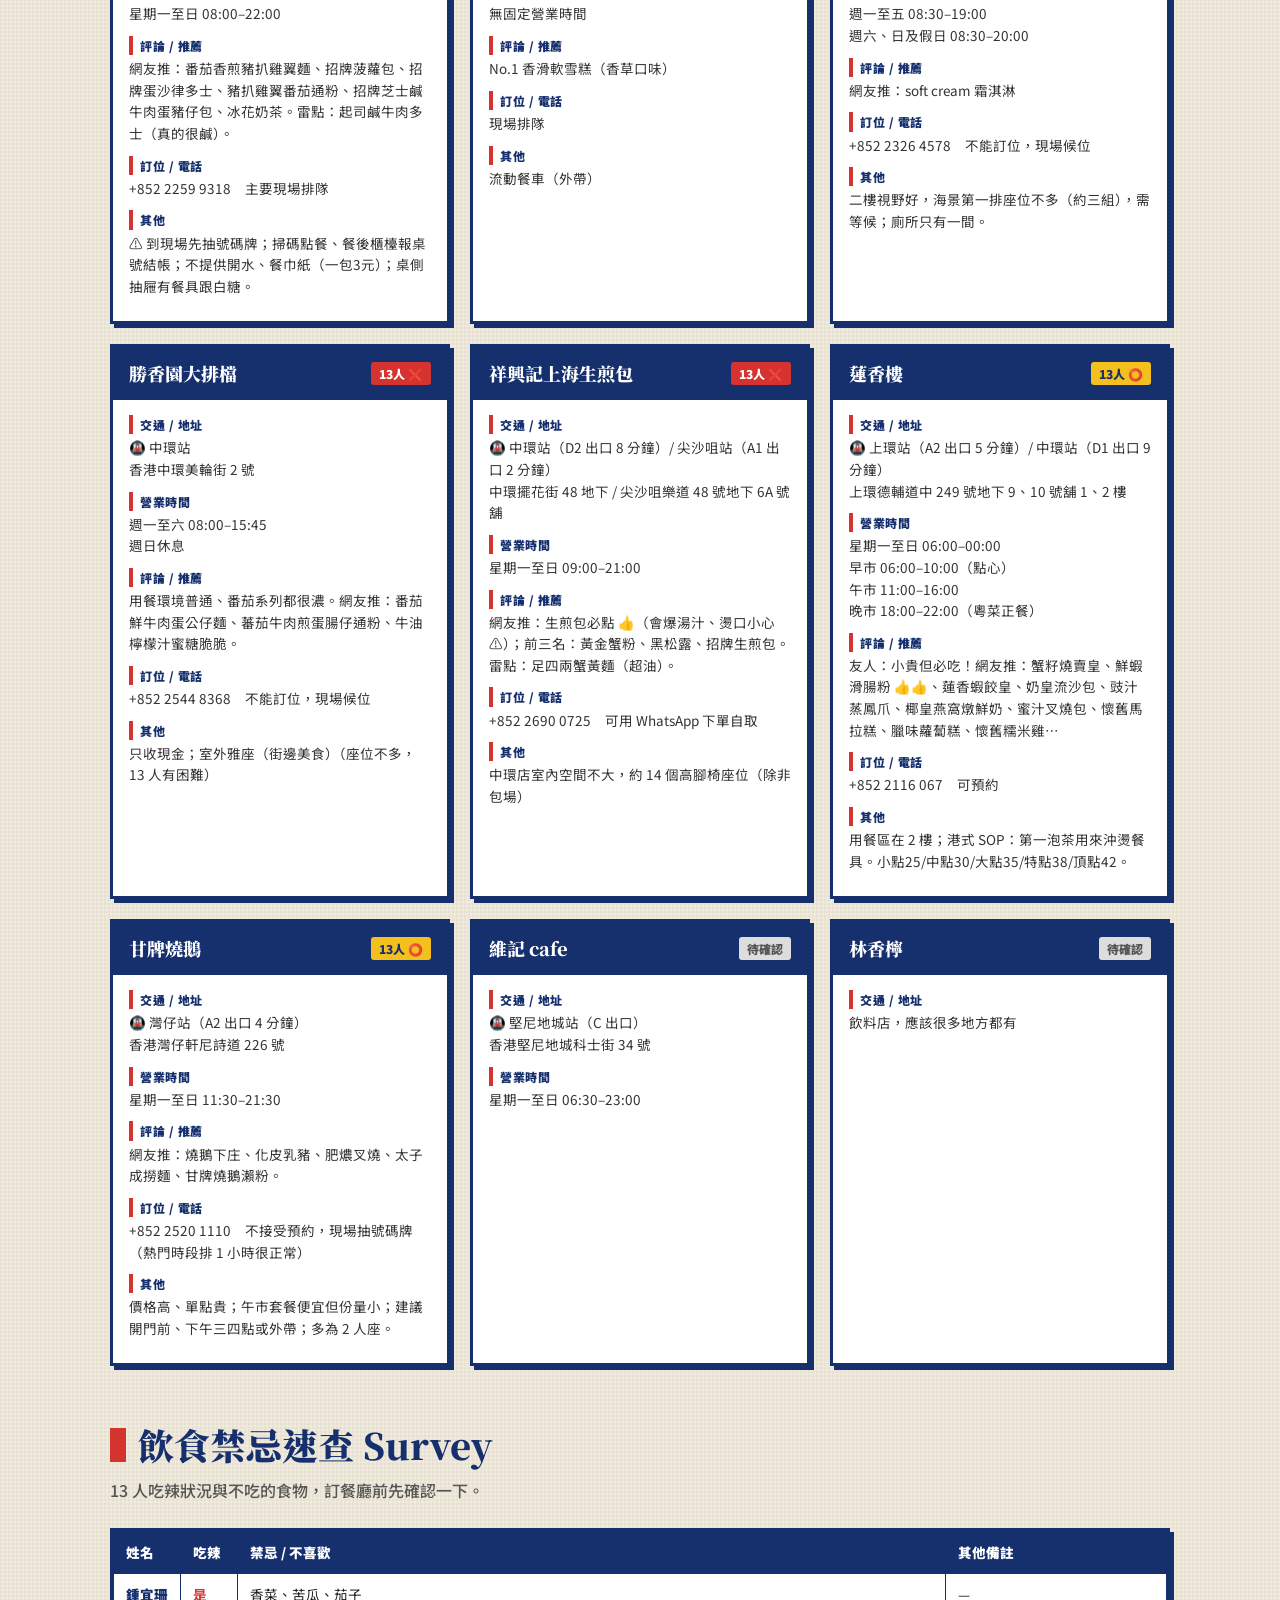
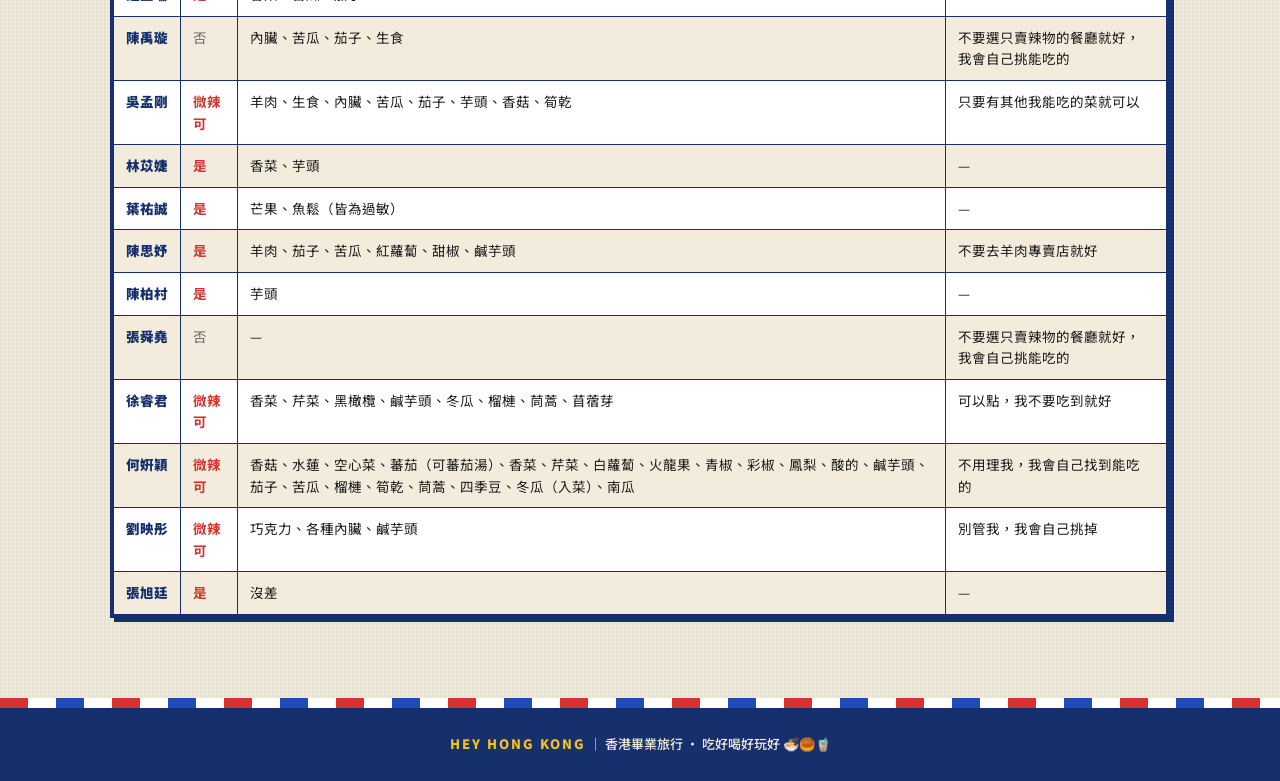
==== commit be2d125f: "feat: 新增景點地圖頁面（Leaflet + OpenStreetMap） - 新增 map.html、assets/map.js - Day 1 紅色、Day 2 深藍標記，點擊顯示景點名稱與 " ====
--- a/food.html
+++ b/food.html
@@ -20,6 +20,7 @@
     <div class="nav-inner">
       <a href="index.html">🗺 行程表</a>
       <a href="food.html" class="active">🍜 餐食資訊</a>
+      <a href="map.html">📍 景點地圖</a>
     </div>
   </nav>
 
--- a/assets/style.css
+++ b/assets/style.css
@@ -473,3 +473,33 @@
   .t-time { font-size: 13px; }
   .t-body::before { left: -9px; }
 }
+
+/* ===== 景點地圖 ===== */
+#map {
+  height: clamp(420px, 62vh, 620px);
+  border: 3px solid var(--navy);
+  box-shadow: var(--shadow);
+  margin-bottom: 14px;
+}
+.map-legend {
+  display: flex;
+  gap: 20px;
+  flex-wrap: wrap;
+  margin-top: 6px;
+}
+.map-legend span {
+  display: flex;
+  align-items: center;
+  gap: 7px;
+  font-size: 13px;
+  font-weight: 700;
+  color: var(--navy);
+}
+.map-legend i {
+  width: 13px; height: 13px;
+  border-radius: 50%;
+  display: inline-block;
+  border: 2px solid #fff;
+  box-shadow: 0 1px 4px rgba(0,0,0,.35);
+  flex-shrink: 0;
+}
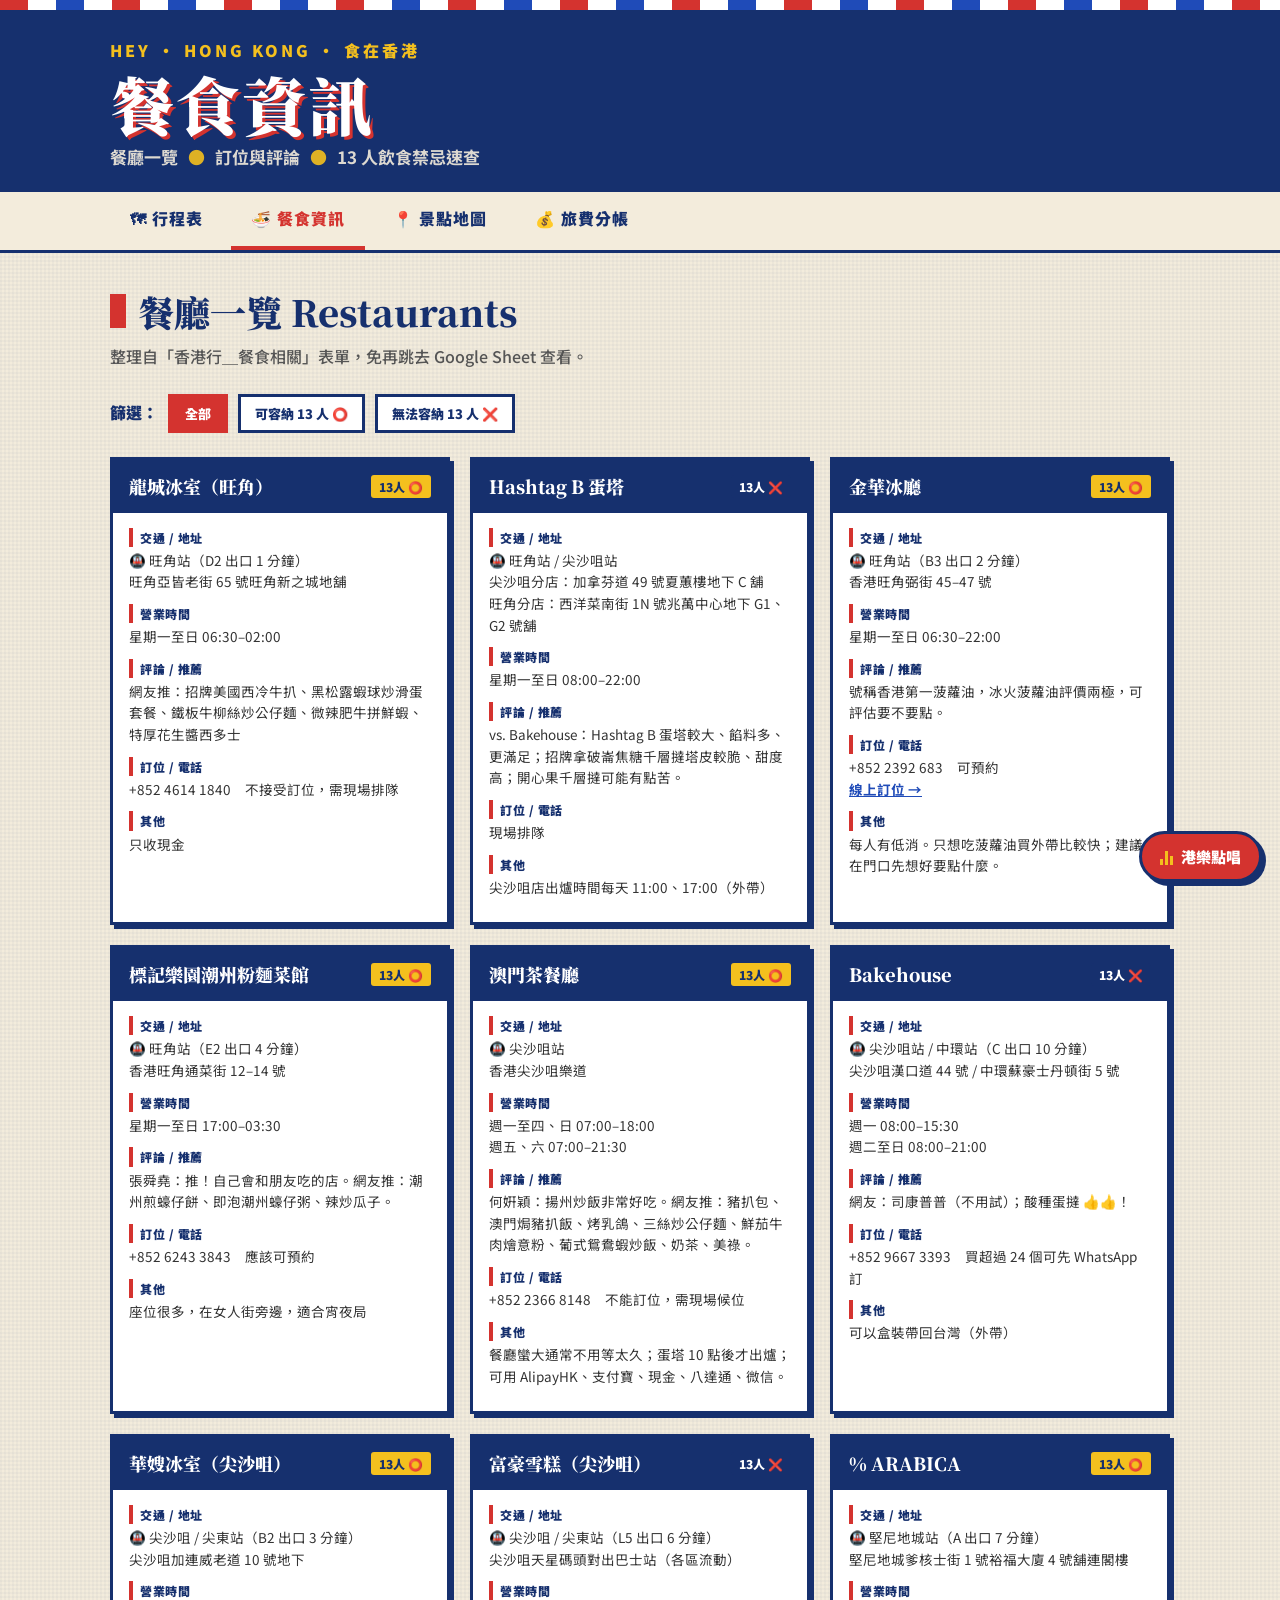
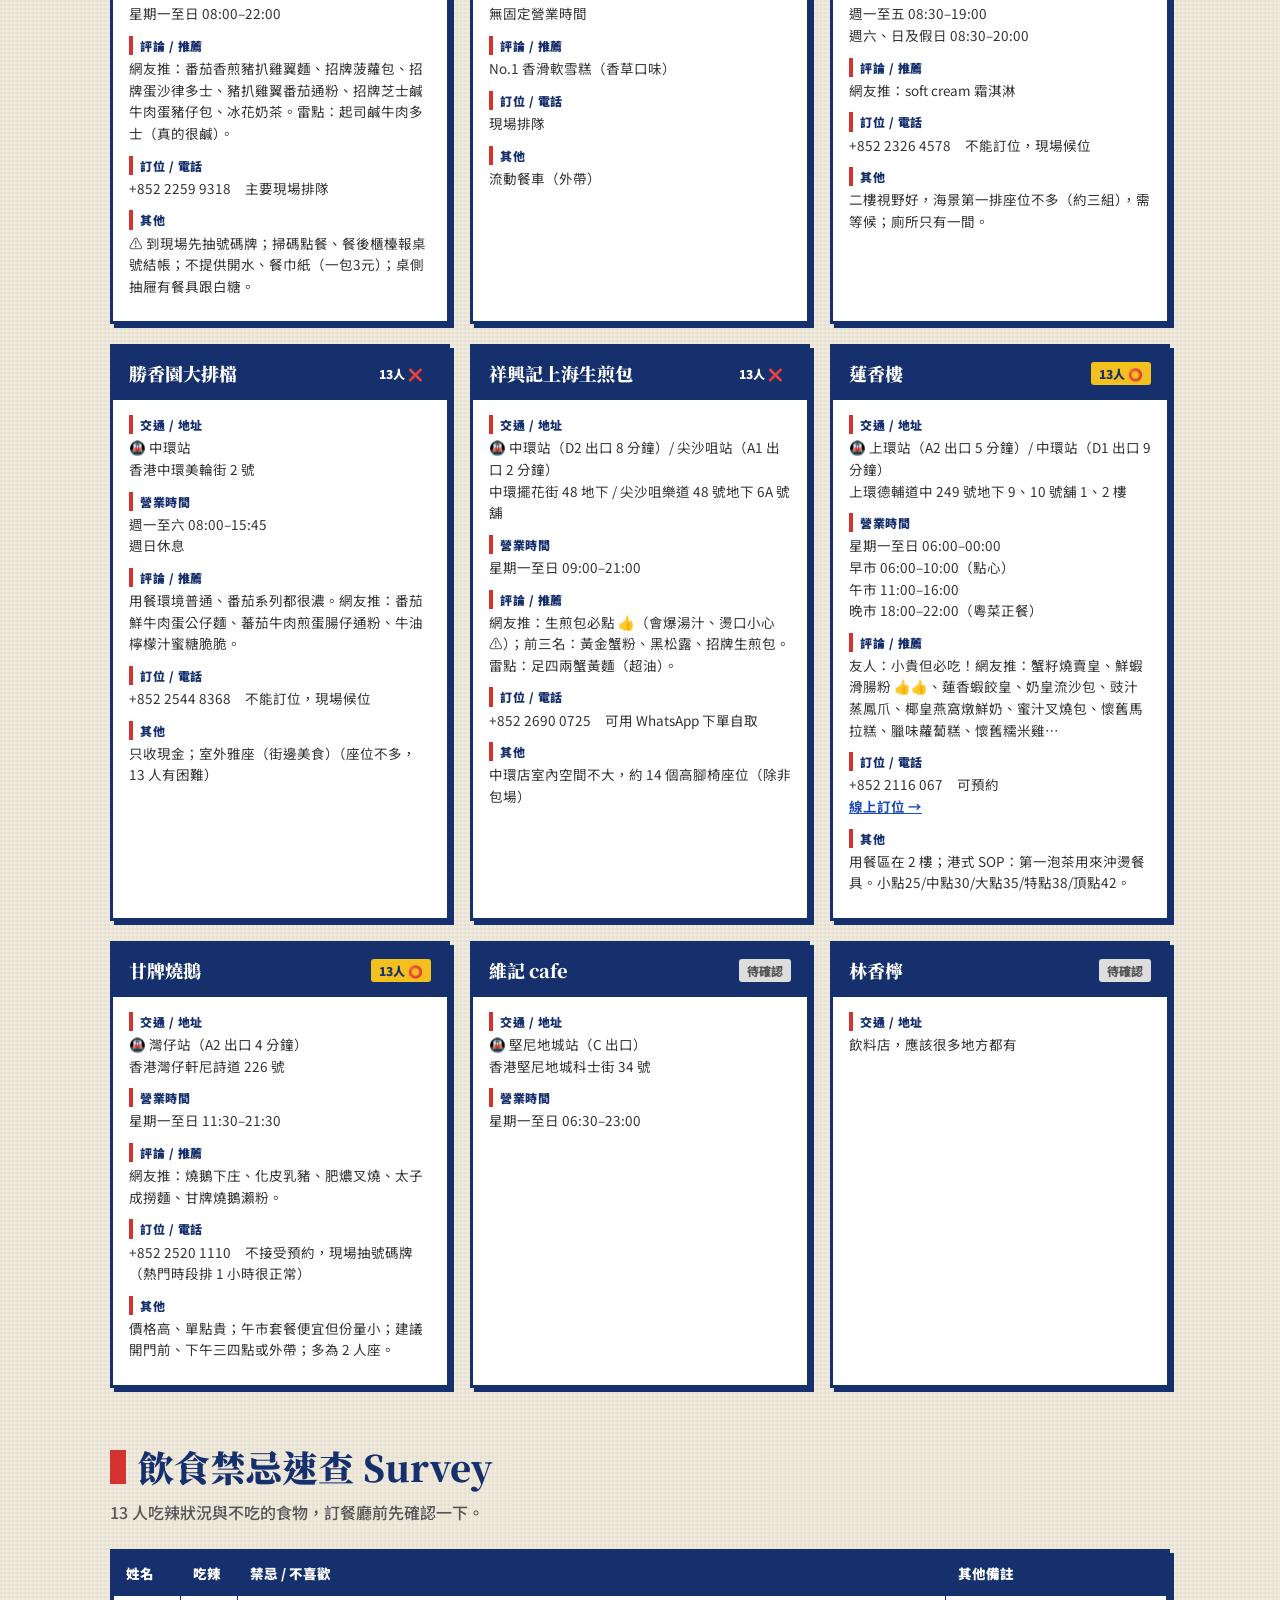
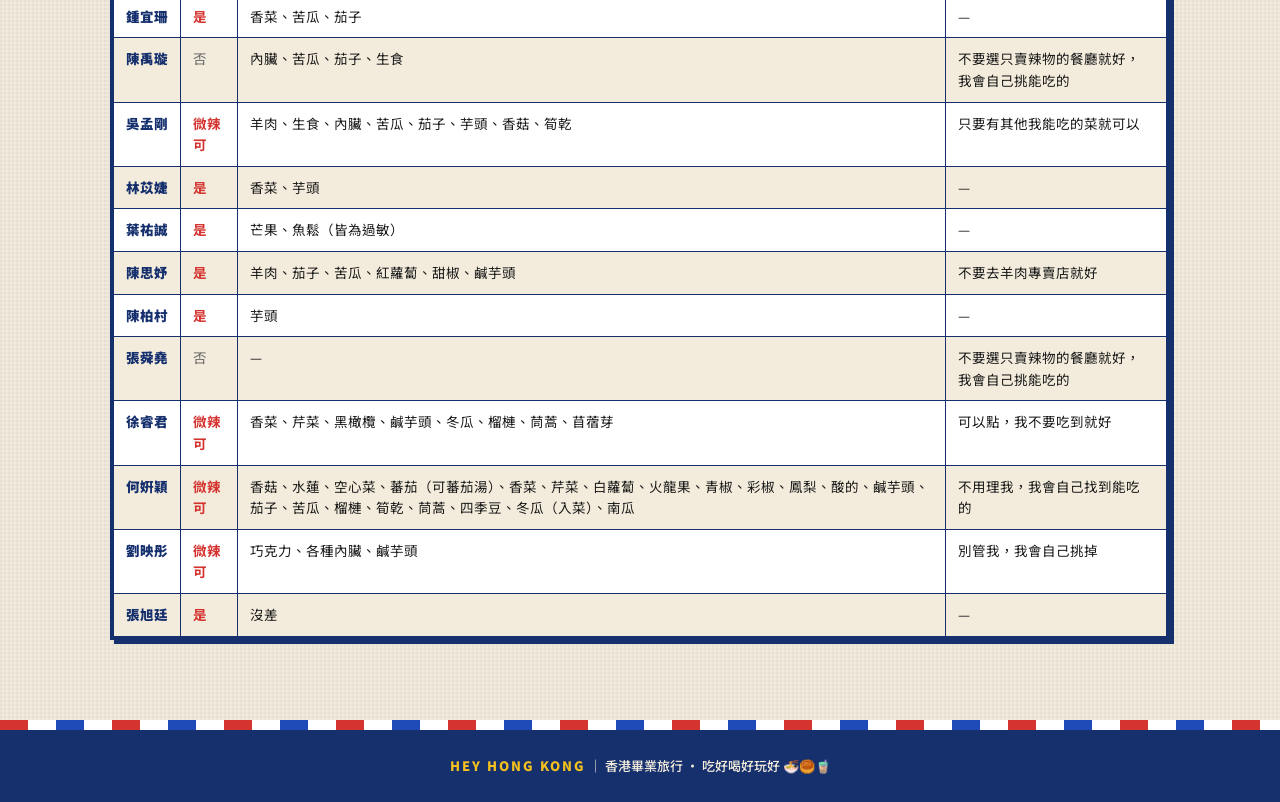
==== commit 5d6a9a62: "feat: 新增旅費分帳頁面（Google 登入 + Google Sheets 同步） - split.html：分帳頁面，含 Google Sign-In 登入閘門 - assets/split." ====
--- a/food.html
+++ b/food.html
@@ -21,6 +21,7 @@
       <a href="index.html">🗺 行程表</a>
       <a href="food.html" class="active">🍜 餐食資訊</a>
       <a href="map.html">📍 景點地圖</a>
+      <a href="split.html">💰 旅費分帳</a>
     </div>
   </nav>
 
--- a/assets/style.css
+++ b/assets/style.css
@@ -65,7 +65,7 @@
 .site-title {
   font-family: "Noto Serif TC", serif;
   font-weight: 900;
-  font-size: clamp(34px, 7vw, 64px);
+  font-size: clamp(44px, 11vw, 64px);
   line-height: 1.05;
   margin: 0;
   color: #fff;
@@ -254,6 +254,7 @@
   color: var(--navy) !important;
   text-decoration: none !important;
   border-radius: 999px;
+  white-space: nowrap;
 }
 .place-pill:hover { background: var(--yellow); }
 
@@ -321,7 +322,7 @@
   padding: 2px 8px; border-radius: 3px;
 }
 .cap.yes { background: var(--yellow); color: var(--navy); }
-.cap.no { background: var(--red); color: #fff; }
+.cap.no { background: var(--navy); color: #fff; }
 .food-card-body { padding: 14px 16px; font-size: 13.5px; }
 .food-row { margin-bottom: 10px; }
 .food-row .k {
@@ -461,6 +462,320 @@
   .mp-panel { right: 12px; bottom: 64px; }
 }
 
+/* ===== 景點清單（地圖頁） ===== */
+.place-list-title { margin: 36px 0 4px; }
+.place-list-section {
+  display: grid;
+  grid-template-columns: repeat(auto-fill, minmax(300px, 1fr));
+  gap: 20px;
+  margin-top: 16px;
+}
+.place-list-group {
+  border: 3px solid var(--navy);
+  background: #fff;
+  box-shadow: var(--shadow);
+}
+.place-list-head {
+  background: var(--day-color, var(--navy));
+  color: #fff;
+  padding: 10px 14px;
+  font-weight: 900;
+  font-size: 15px;
+  font-family: "Noto Serif TC", serif;
+  display: flex;
+  align-items: center;
+  gap: 8px;
+}
+.place-list-head small {
+  margin-left: auto;
+  font-size: 11px;
+  opacity: .85;
+  font-weight: 500;
+  font-family: "Noto Sans TC", sans-serif;
+}
+.place-list-badge {
+  background: rgba(255,255,255,.22);
+  color: #fff;
+  font-size: 11px;
+  font-weight: 900;
+  padding: 2px 7px;
+  border-radius: 2px;
+  letter-spacing: .5px;
+}
+.place-list-region { flex: 1; font-size: 14px; }
+.place-list-item {
+  display: flex;
+  align-items: center;
+  gap: 10px;
+  padding: 10px 14px;
+  border-bottom: 1px solid #e6dcc4;
+  cursor: pointer;
+  transition: background .12s;
+}
+.place-list-item:last-child { border-bottom: none; }
+.place-list-item:hover { background: var(--cream); }
+.place-list-item:hover .place-go { opacity: 1; }
+.place-num {
+  width: 22px;
+  height: 22px;
+  background: var(--day-color, var(--navy));
+  color: #fff;
+  border-radius: 50%;
+  font-size: 11px;
+  font-weight: 900;
+  display: flex;
+  align-items: center;
+  justify-content: center;
+  flex-shrink: 0;
+}
+.place-info {
+  flex: 1;
+  display: flex;
+  flex-direction: column;
+  gap: 1px;
+  min-width: 0;
+}
+.place-name { font-weight: 700; font-size: 14px; color: var(--navy); }
+.place-desc { font-size: 12px; color: #888; }
+.place-go {
+  color: var(--day-color, var(--navy));
+  font-weight: 900;
+  font-size: 15px;
+  flex-shrink: 0;
+  opacity: .35;
+  transition: opacity .12s;
+}
+
+/* ===== 旅費分帳 ===== */
+.split-login-box {
+  max-width: 480px;
+  margin: 48px auto;
+  background: #fff;
+  border: 3px solid var(--navy);
+  box-shadow: var(--shadow);
+  padding: 32px 28px 28px;
+  display: flex;
+  flex-direction: column;
+  gap: 16px;
+}
+.split-hint { color: #888; font-size: 13px; margin: 0; }
+
+.split-userbar {
+  display: flex;
+  align-items: center;
+  gap: 10px;
+  background: var(--navy);
+  color: #fff;
+  padding: 10px 16px;
+  border: 3px solid var(--navy);
+  box-shadow: var(--shadow);
+  margin-bottom: 20px;
+  flex-wrap: wrap;
+}
+.split-avatar { width: 30px; height: 30px; border-radius: 50%; border: 2px solid var(--yellow); }
+.split-uname  { font-weight: 900; font-size: 15px; }
+.split-uemail { font-size: 12px; opacity: .75; }
+.split-logout-btn {
+  margin-left: auto;
+  background: none;
+  border: 2px solid rgba(255,255,255,.5);
+  color: #fff;
+  font-size: 12px;
+  font-weight: 700;
+  padding: 4px 12px;
+  cursor: pointer;
+  font-family: inherit;
+}
+.split-logout-btn:hover { border-color: var(--yellow); color: var(--yellow); }
+
+.split-rate-bar {
+  display: flex;
+  align-items: center;
+  gap: 8px;
+  flex-wrap: wrap;
+  background: var(--cream-2);
+  border: 3px solid var(--navy);
+  padding: 10px 16px;
+  margin-bottom: 32px;
+  font-weight: 700;
+  font-size: 14px;
+}
+.split-rate-bar input {
+  width: 72px;
+  border: 2px solid var(--navy);
+  padding: 4px 8px;
+  font-size: 14px;
+  font-family: inherit;
+  font-weight: 700;
+  text-align: center;
+  background: #fff;
+}
+.split-rate-note { font-size: 12px; font-weight: 500; color: #777; }
+
+.split-form {
+  background: #fff;
+  border: 3px solid var(--navy);
+  box-shadow: var(--shadow);
+  padding: 20px;
+}
+.split-form-row {
+  display: grid;
+  grid-template-columns: repeat(auto-fill, minmax(200px, 1fr));
+  gap: 16px;
+  margin-bottom: 18px;
+}
+.split-field { display: flex; flex-direction: column; gap: 5px; }
+.split-field label {
+  font-weight: 900;
+  font-size: 12px;
+  color: var(--navy);
+  letter-spacing: .5px;
+  border-left: 4px solid var(--red);
+  padding-left: 7px;
+}
+.split-field input,
+.split-field select {
+  border: 2px solid var(--navy);
+  padding: 8px 10px;
+  font-size: 14px;
+  font-family: inherit;
+  background: #fff;
+  color: var(--ink);
+}
+.split-field input:focus,
+.split-field select:focus { outline: 2px solid var(--yellow); outline-offset: 1px; }
+
+.split-checks {
+  display: flex;
+  flex-wrap: wrap;
+  gap: 6px;
+  margin-top: 4px;
+}
+.split-check-lbl {
+  display: flex;
+  align-items: center;
+  gap: 5px;
+  border: 2px solid var(--navy);
+  padding: 4px 10px;
+  cursor: pointer;
+  font-size: 13px;
+  font-weight: 700;
+  background: #fff;
+  transition: background .1s;
+}
+.split-check-lbl:has(input:checked) { background: var(--cream-2); }
+.split-check-lbl input { accent-color: var(--navy); }
+.split-check-actions { display: flex; gap: 8px; margin-top: 10px; }
+
+.split-preview {
+  margin: 14px 0 0;
+  font-size: 14px;
+  color: var(--navy);
+  font-weight: 500;
+  min-height: 20px;
+}
+.split-preview b { color: var(--red); }
+
+.split-submit-btn {
+  display: block;
+  width: 100%;
+  margin-top: 18px;
+  background: var(--navy);
+  color: var(--yellow);
+  border: 3px solid var(--navy);
+  font-family: inherit;
+  font-weight: 900;
+  font-size: 16px;
+  padding: 14px;
+  cursor: pointer;
+  letter-spacing: 1px;
+  box-shadow: var(--shadow);
+  transition: transform .08s;
+}
+.split-submit-btn:hover  { transform: translate(-1px,-1px); }
+.split-submit-btn:active { transform: none; }
+.split-submit-btn:disabled { opacity: .5; cursor: not-allowed; transform: none; }
+
+.split-date-group { margin-bottom: 16px; }
+.split-date-head {
+  background: var(--navy);
+  color: var(--yellow);
+  font-weight: 900;
+  font-size: 13px;
+  padding: 6px 14px;
+  letter-spacing: .5px;
+}
+.split-expense-row {
+  border: 2px solid var(--navy);
+  border-top: none;
+  background: #fff;
+  padding: 12px 14px;
+}
+.split-expense-row + .split-expense-row { border-top: 1px dashed #ccc; }
+.split-exp-top {
+  display: flex;
+  justify-content: space-between;
+  align-items: baseline;
+  gap: 8px;
+  margin-bottom: 5px;
+}
+.split-exp-desc { font-weight: 700; font-size: 15px; color: var(--navy); }
+.split-exp-amt  { font-weight: 900; font-size: 15px; color: var(--red); white-space: nowrap; }
+.split-exp-meta { font-size: 12.5px; color: #666; }
+.split-del-btn {
+  margin-left: 10px;
+  background: none;
+  border: 1px solid #ccc;
+  color: #999;
+  font-size: 11px;
+  padding: 1px 8px;
+  cursor: pointer;
+  font-family: inherit;
+}
+.split-del-btn:hover { border-color: var(--red); color: var(--red); }
+
+.split-total-row {
+  text-align: right;
+  font-size: 14px;
+  font-weight: 700;
+  color: var(--navy);
+  padding: 10px 4px 0;
+  border-top: 3px solid var(--navy);
+  margin-top: 4px;
+}
+.split-total-row b { color: var(--red); }
+
+.split-settle-row {
+  display: flex;
+  align-items: center;
+  gap: 10px;
+  flex-wrap: wrap;
+  background: #fff;
+  border: 3px solid var(--navy);
+  box-shadow: var(--shadow);
+  padding: 14px 18px;
+  margin-bottom: 10px;
+}
+.settle-from  { font-weight: 900; font-size: 15px; color: var(--red); }
+.settle-arrow { font-weight: 700; font-size: 13px; color: #999; }
+.settle-to    { font-weight: 900; font-size: 15px; color: var(--navy); }
+.settle-amt   { margin-left: auto; font-weight: 900; font-size: 15px; color: var(--navy); }
+.settle-amt small { font-weight: 500; font-size: 12px; color: #666; margin-left: 4px; }
+.split-settle-done {
+  font-size: 16px;
+  font-weight: 700;
+  color: #2e7d32;
+  padding: 24px 0;
+}
+.split-empty { color: #999; font-size: 14px; padding: 16px 0; }
+
+@media (max-width: 560px) {
+  .split-login-box { margin: 24px auto; padding: 24px 16px; }
+  .split-form-row  { grid-template-columns: 1fr; }
+  .split-settle-row { flex-direction: column; align-items: flex-start; }
+  .settle-amt { margin-left: 0; }
+}
+
 /* ===== Footer ===== */
 .site-footer {
   background: var(--navy); color: var(--cream);
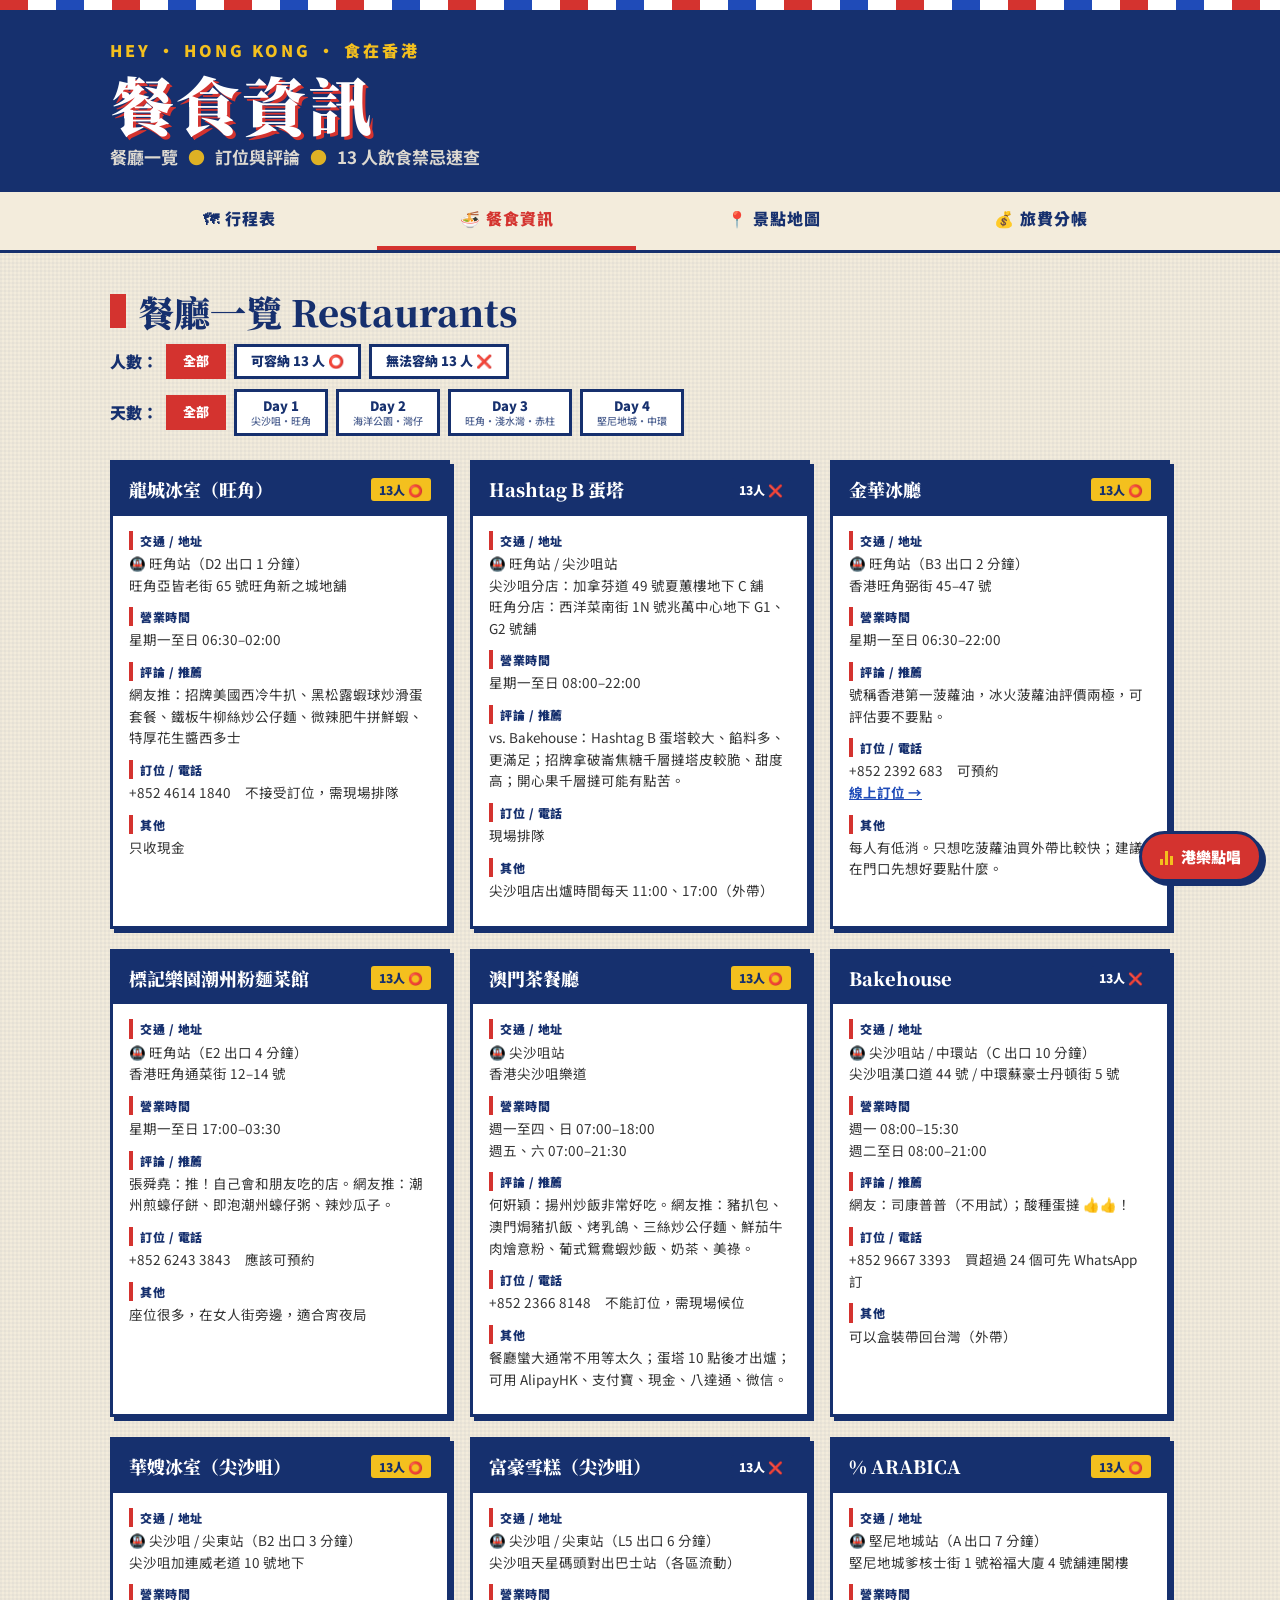
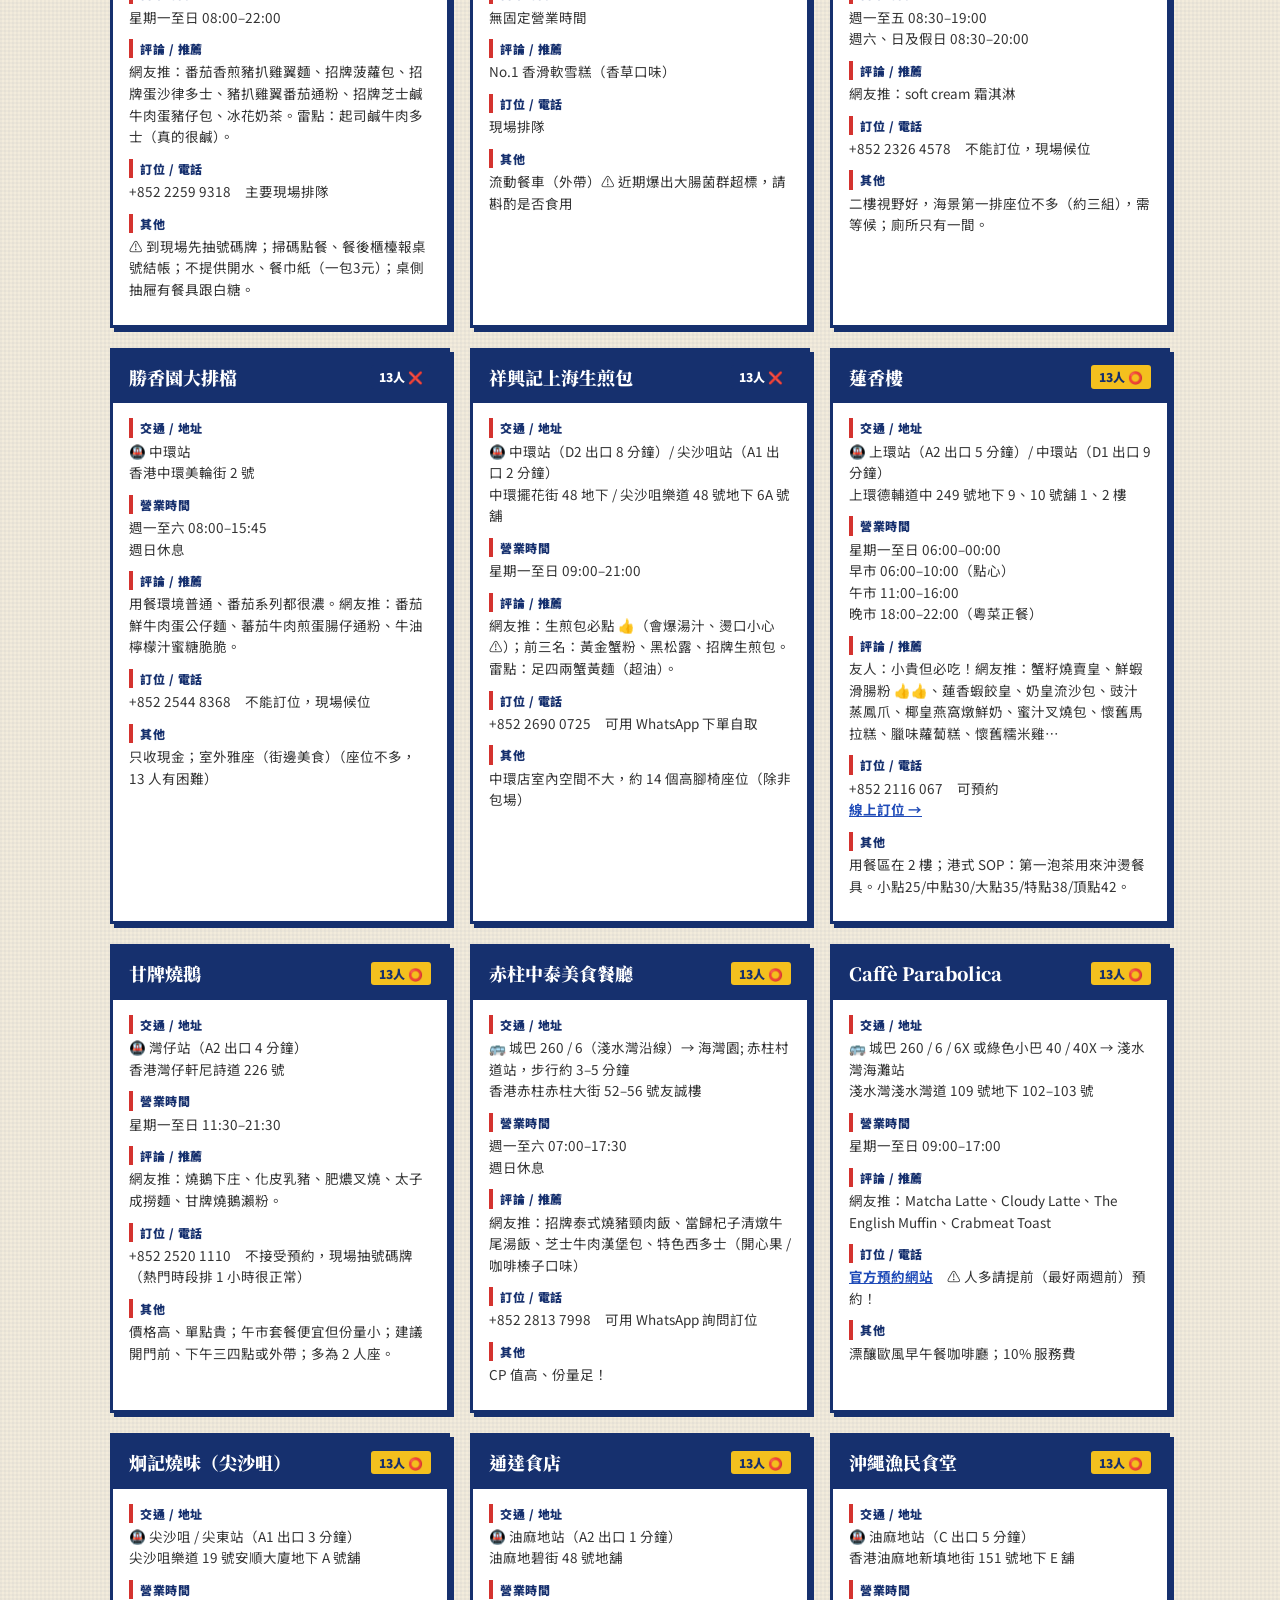
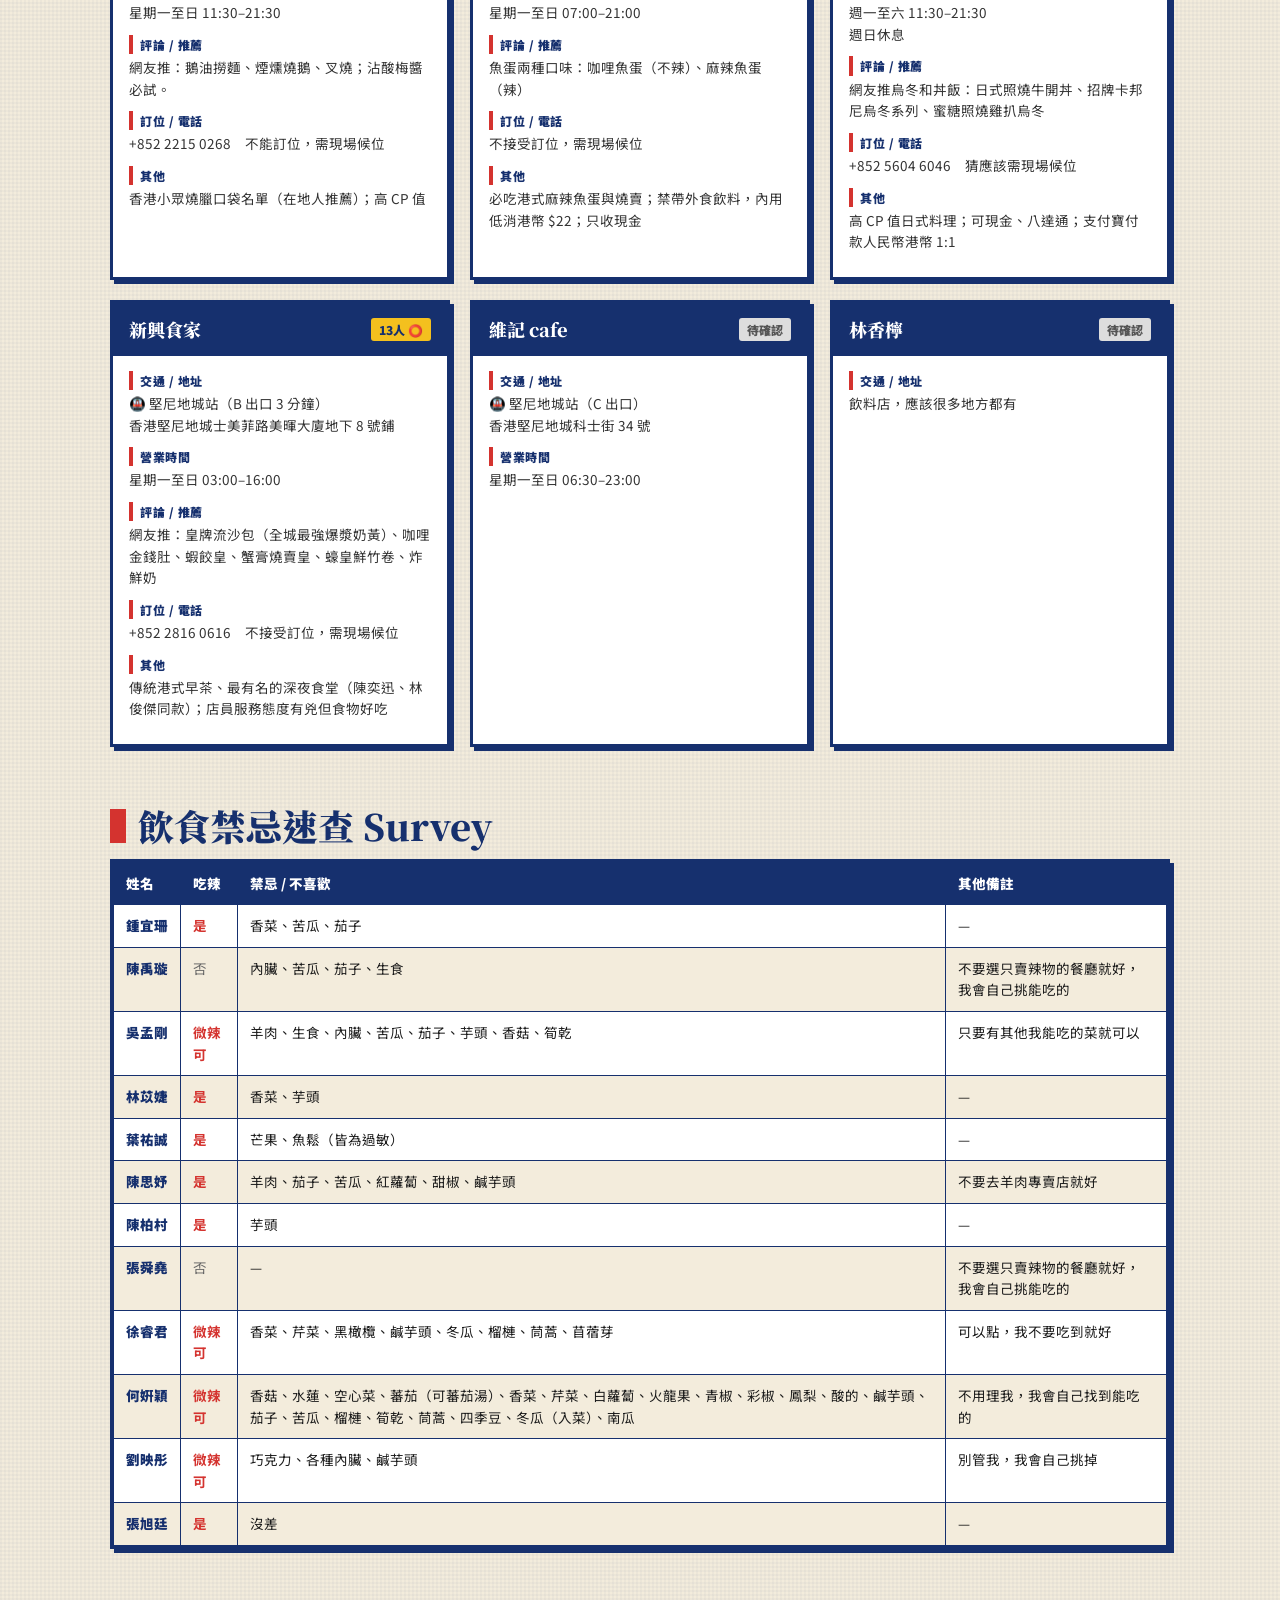
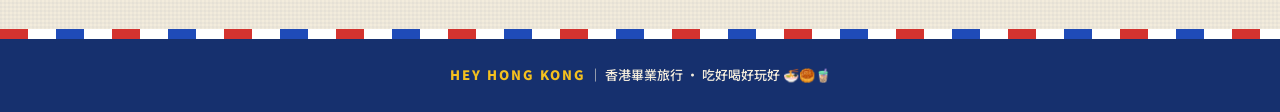
==== commit ffeee181: "feat: 餐廳天數篩選 + 移除倒數計時器 + 清理說明文字 - food.html：新增 Day 1–4 天數篩選列（人數 × 天數 AND 邏輯） - data.js：全部 21 家餐廳加入 d" ====
--- a/food.html
+++ b/food.html
@@ -27,19 +27,27 @@
 
   <main>
     <h2 class="section-title">餐廳一覽 Restaurants</h2>
-    <p class="section-desc">整理自「香港行＿餐食相關」表單，免再跳去 Google Sheet 查看。</p>
 
     <div class="food-controls">
-      <span class="lbl">篩選：</span>
-      <button class="filter-btn active" data-filter="all">全部</button>
-      <button class="filter-btn" data-filter="yes">可容納 13 人 ⭕</button>
-      <button class="filter-btn" data-filter="no">無法容納 13 人 ❌</button>
+      <div class="filter-row">
+        <span class="lbl">人數：</span>
+        <button class="filter-btn cap-btn active" data-cap="all">全部</button>
+        <button class="filter-btn cap-btn" data-cap="yes">可容納 13 人 ⭕</button>
+        <button class="filter-btn cap-btn" data-cap="no">無法容納 13 人 ❌</button>
+      </div>
+      <div class="filter-row">
+        <span class="lbl">天數：</span>
+        <button class="filter-btn day-btn active" data-day="all">全部</button>
+        <button class="filter-btn day-btn" data-day="1">Day 1<small>尖沙咀・旺角</small></button>
+        <button class="filter-btn day-btn" data-day="2">Day 2<small>海洋公園・灣仔</small></button>
+        <button class="filter-btn day-btn" data-day="3">Day 3<small>旺角・淺水灣・赤柱</small></button>
+        <button class="filter-btn day-btn" data-day="4">Day 4<small>堅尼地城・中環</small></button>
+      </div>
     </div>
 
     <div class="food-grid" id="foodGrid"></div>
 
     <h2 class="section-title" style="margin-top:50px">飲食禁忌速查 Survey</h2>
-    <p class="section-desc">13 人吃辣狀況與不吃的食物，訂餐廳前先確認一下。</p>
 
     <div class="survey-wrap">
       <table class="survey">
--- a/assets/style.css
+++ b/assets/style.css
@@ -98,6 +98,8 @@
 }
 .nav a {
   display: inline-block;
+  flex: 1 1 0;
+  text-align: center;
   padding: 14px 20px;
   font-weight: 900;
   text-decoration: none;
@@ -134,6 +136,20 @@
   display: inline-block;
 }
 .section-desc { color: #555; margin: 0 0 24px; font-weight: 500; }
+.sheet-link {
+  font-family: "Noto Sans TC", sans-serif;
+  font-size: 13px;
+  font-weight: 600;
+  color: var(--navy-2);
+  background: #e8edf8;
+  border: 1.5px solid var(--navy-2);
+  border-radius: 6px;
+  padding: 3px 10px;
+  text-decoration: none;
+  white-space: nowrap;
+  margin-left: auto;
+}
+.sheet-link:hover { background: var(--navy-2); color: #fff; }
 
 /* ===== Day tabs ===== */
 .day-tabs {
@@ -158,6 +174,8 @@
 .day-tab:hover { transform: translate(-1px,-1px); }
 .day-tab.active { background: var(--navy); color: var(--yellow); }
 .day-tab:disabled { opacity: .45; cursor: not-allowed; box-shadow: none; }
+.day-tab.exchange-tab { border-color: #2e8b57; color: #2e8b57; }
+.day-tab.exchange-tab.active { background: #2e8b57; color: #fff; }
 
 /* ===== Day panel ===== */
 .day-panel { display: none; }
@@ -190,7 +208,7 @@
 .timeline { position: relative; margin: 28px 0 0; padding-left: 0; }
 .t-item {
   display: grid;
-  grid-template-columns: 74px 1fr;
+  grid-template-columns: 108px 1fr;
   gap: 18px;
   position: relative;
   padding-bottom: 22px;
@@ -281,16 +299,34 @@
 
 /* ===== Food cards ===== */
 .food-controls {
-  display: flex; gap: 10px; flex-wrap: wrap; margin-bottom: 24px; align-items: center;
-}
-.food-controls .lbl { font-weight: 900; color: var(--navy); }
+  display: flex;
+  flex-direction: column;
+  gap: 10px;
+  margin-bottom: 24px;
+}
+.filter-row {
+  display: flex;
+  flex-wrap: wrap;
+  align-items: center;
+  gap: 8px;
+}
+.filter-row .lbl { font-weight: 900; color: var(--navy); min-width: 36px; }
 .filter-btn {
   border: 3px solid var(--navy);
   background: #fff; color: var(--navy);
   font-weight: 900; font-size: 13px;
-  padding: 7px 14px; cursor: pointer; font-family: inherit;
+  padding: 6px 14px; cursor: pointer; font-family: inherit;
+  line-height: 1.3;
+}
+.filter-btn small {
+  display: block;
+  font-size: 10px;
+  font-weight: 500;
+  opacity: 0.75;
+  line-height: 1.2;
 }
 .filter-btn.active { background: var(--red); color: #fff; border-color: var(--red); }
+.filter-btn.active small { opacity: 0.9; }
 
 .food-grid {
   display: grid;
@@ -611,6 +647,7 @@
   background: #fff;
 }
 .split-rate-note { font-size: 12px; font-weight: 500; color: #777; }
+.rate-source { font-size: 11px; font-weight: 400; color: #999; margin-left: 2px; }
 
 .split-form {
   background: #fff;
@@ -644,6 +681,15 @@
 }
 .split-field input:focus,
 .split-field select:focus { outline: 2px solid var(--yellow); outline-offset: 1px; }
+.split-amount-wrap { display: flex; border: 2px solid var(--navy); background: #fff; }
+.split-amount-wrap input { flex: 1; min-width: 0; border: none; padding: 8px 10px; background: transparent; font-size: 14px; font-family: inherit; color: var(--ink); }
+.split-amount-wrap select { width: 68px; border: none; border-left: 2px solid var(--navy); flex-shrink: 0; padding: 8px 4px; background: transparent; font-size: 14px; font-family: inherit; color: var(--ink); }
+.split-amount-wrap:focus-within { outline: 2px solid var(--yellow); outline-offset: 1px; }
+.split-amount-wrap input:focus, .split-amount-wrap select:focus { outline: none; }
+.split-label-hint { font-weight: 400; font-size: 12px; opacity: 0.6; }
+.split-receipt-wrap { display: flex; align-items: center; gap: 12px; flex-wrap: wrap; }
+.split-receipt-preview { height: 60px; width: auto; max-width: 120px; object-fit: cover; border: 2px solid var(--navy); border-radius: 4px; }
+.split-receipt-thumb { height: 36px; width: auto; max-width: 80px; object-fit: cover; border: 1px solid var(--navy); border-radius: 3px; cursor: pointer; display: block; margin-top: 4px; }
 
 .split-checks {
   display: flex;
@@ -666,6 +712,8 @@
 .split-check-lbl:has(input:checked) { background: var(--cream-2); }
 .split-check-lbl input { accent-color: var(--navy); }
 .split-check-actions { display: flex; gap: 8px; margin-top: 10px; }
+.split-check-lbl input[type="checkbox"] { outline: none; }
+.split-form > .split-field + .split-field { margin-top: 16px; }
 
 .split-preview {
   margin: 14px 0 0;
@@ -722,6 +770,19 @@
 .split-exp-desc { font-weight: 700; font-size: 15px; color: var(--navy); }
 .split-exp-amt  { font-weight: 900; font-size: 15px; color: var(--red); white-space: nowrap; }
 .split-exp-meta { font-size: 12.5px; color: #666; }
+.split-edit-btn {
+  margin-left: 10px;
+  background: none;
+  border: 1.5px solid var(--navy-2);
+  color: var(--navy-2);
+  border-radius: 4px;
+  padding: 1px 8px;
+  font-size: 12px;
+  cursor: pointer;
+  font-family: inherit;
+}
+.split-edit-btn:hover { background: var(--navy-2); color: #fff; }
+
 .split-del-btn {
   margin-left: 10px;
   background: none;
@@ -769,11 +830,152 @@
 }
 .split-empty { color: #999; font-size: 14px; padding: 16px 0; }
 
+.split-modal-overlay {
+  position: fixed;
+  inset: 0;
+  background: rgba(22, 48, 110, 0.55);
+  z-index: 900;
+  display: flex;
+  align-items: flex-start;
+  justify-content: center;
+  padding: 24px 16px 40px;
+  overflow-y: auto;
+}
+.split-modal {
+  background: var(--cream);
+  border: 3px solid var(--navy);
+  border-radius: 4px;
+  padding: 28px 28px 24px;
+  width: 100%;
+  max-width: 640px;
+  position: relative;
+}
+.split-modal-actions {
+  display: flex;
+  gap: 12px;
+  margin-top: 20px;
+  align-items: center;
+}
+.split-modal-cancel {
+  font-size: 14px;
+  padding: 10px 22px;
+}
+
 @media (max-width: 560px) {
   .split-login-box { margin: 24px auto; padding: 24px 16px; }
   .split-form-row  { grid-template-columns: 1fr; }
   .split-settle-row { flex-direction: column; align-items: flex-start; }
   .settle-amt { margin-left: 0; }
+  .split-modal { padding: 20px 16px 18px; }
+  .split-modal-actions { flex-direction: column; }
+  .split-modal-actions .split-submit-btn,
+  .split-modal-actions .split-modal-cancel { width: 100%; text-align: center; }
+}
+
+/* ===== 倒數計時器 ===== */
+.countdown-section {
+  background: var(--navy);
+  border-radius: 10px;
+  padding: 1.5rem 1rem 1.25rem;
+  text-align: center;
+  margin-bottom: 1.25rem;
+  box-shadow: var(--shadow);
+}
+.countdown-heading {
+  font-family: 'Noto Sans TC', sans-serif;
+  font-size: 0.78rem;
+  letter-spacing: 0.12em;
+  color: rgba(255,255,255,0.65);
+  margin-bottom: 0.7rem;
+  text-transform: uppercase;
+}
+.countdown-units {
+  display: flex;
+  justify-content: center;
+  align-items: flex-end;
+  gap: 0.4rem;
+  margin-bottom: 0.7rem;
+}
+.cdown-unit { text-align: center; }
+.cdown-num {
+  display: block;
+  font-family: 'Noto Serif TC', serif;
+  font-size: 3rem;
+  font-weight: 900;
+  color: var(--yellow);
+  line-height: 1;
+}
+.cdown-unit small {
+  display: block;
+  font-size: 0.65rem;
+  color: rgba(255,255,255,0.6);
+  margin-top: 3px;
+  letter-spacing: 0.05em;
+}
+.cdown-sep {
+  font-size: 2.4rem;
+  font-weight: 900;
+  color: var(--red);
+  line-height: 1.05;
+  padding-bottom: 0.2rem;
+}
+.countdown-footer {
+  font-family: 'Noto Sans TC', sans-serif;
+  font-size: 0.75rem;
+  color: rgba(255,255,255,0.5);
+}
+
+/* ===== 天氣預報 ===== */
+.weather-section {
+  border: 2.5px solid var(--navy);
+  border-radius: 10px;
+  overflow: hidden;
+  margin-bottom: 1.5rem;
+  box-shadow: var(--shadow);
+}
+.weather-header {
+  background: var(--navy);
+  color: #fff;
+  padding: 0.55rem 1rem;
+  display: flex;
+  align-items: center;
+  gap: 0.75rem;
+}
+.weather-title { font-weight: 700; font-size: 0.9rem; }
+.weather-loc   { font-size: 0.72rem; opacity: 0.6; }
+.weather-body  { padding: 0.75rem; background: var(--cream); overflow-x: auto; }
+.weather-cards {
+  display: flex;
+  gap: 0.55rem;
+  min-width: max-content;
+}
+.weather-card {
+  flex: 0 0 70px;
+  background: #fff;
+  border: 1.5px solid #d8cdb8;
+  border-radius: 8px;
+  padding: 0.5rem 0.3rem;
+  text-align: center;
+  font-family: 'Noto Sans TC', sans-serif;
+  transition: transform 0.15s;
+}
+.weather-card:hover { transform: translateY(-2px); }
+.weather-card.today    { border-color: var(--red); background: #fff5f5; }
+.weather-card.trip-day { border-color: var(--navy); background: #eef2ff; }
+.wc-day  { font-size: 0.62rem; color: #888; margin-bottom: 1px; }
+.wc-date { font-size: 0.68rem; font-weight: 700; color: var(--navy); margin-bottom: 4px; }
+.wc-icon { font-size: 1.75rem; line-height: 1; margin-bottom: 4px; }
+.wc-temp { font-size: 0.62rem; }
+.wc-temp .hi { color: var(--red); font-weight: 700; }
+.wc-temp .lo { color: #777; }
+.wc-rain { font-size: 0.58rem; color: #4a90c4; margin-top: 3px; }
+.weather-loading { font-size: 0.82rem; color: #888; padding: 0.75rem 0.25rem; }
+.weather-error   { font-size: 0.78rem; color: var(--red); padding: 0.75rem 0.25rem; }
+
+@media (max-width: 560px) {
+  .cdown-num { font-size: 2.25rem; }
+  .cdown-sep { font-size: 1.9rem; }
+  .countdown-section { padding: 1.2rem 0.75rem 1rem; }
 }
 
 /* ===== Footer ===== */
@@ -784,14 +986,14 @@
 .site-footer .hk { color: var(--yellow); font-weight: 900; letter-spacing: 2px; }
 
 @media (max-width: 560px) {
-  .t-item { grid-template-columns: 48px 1fr; gap: 14px; }
-  .t-time { font-size: 13px; }
+  .t-item { grid-template-columns: 100px 1fr; gap: 10px; }
+  .t-time { font-size: 12px; text-align: left; padding-right: 0; }
   .t-body::before { left: -9px; }
 }
 
 /* ===== 景點地圖 ===== */
 #map {
-  height: clamp(420px, 62vh, 620px);
+  height: clamp(300px, 42vh, 440px);
   border: 3px solid var(--navy);
   box-shadow: var(--shadow);
   margin-bottom: 14px;
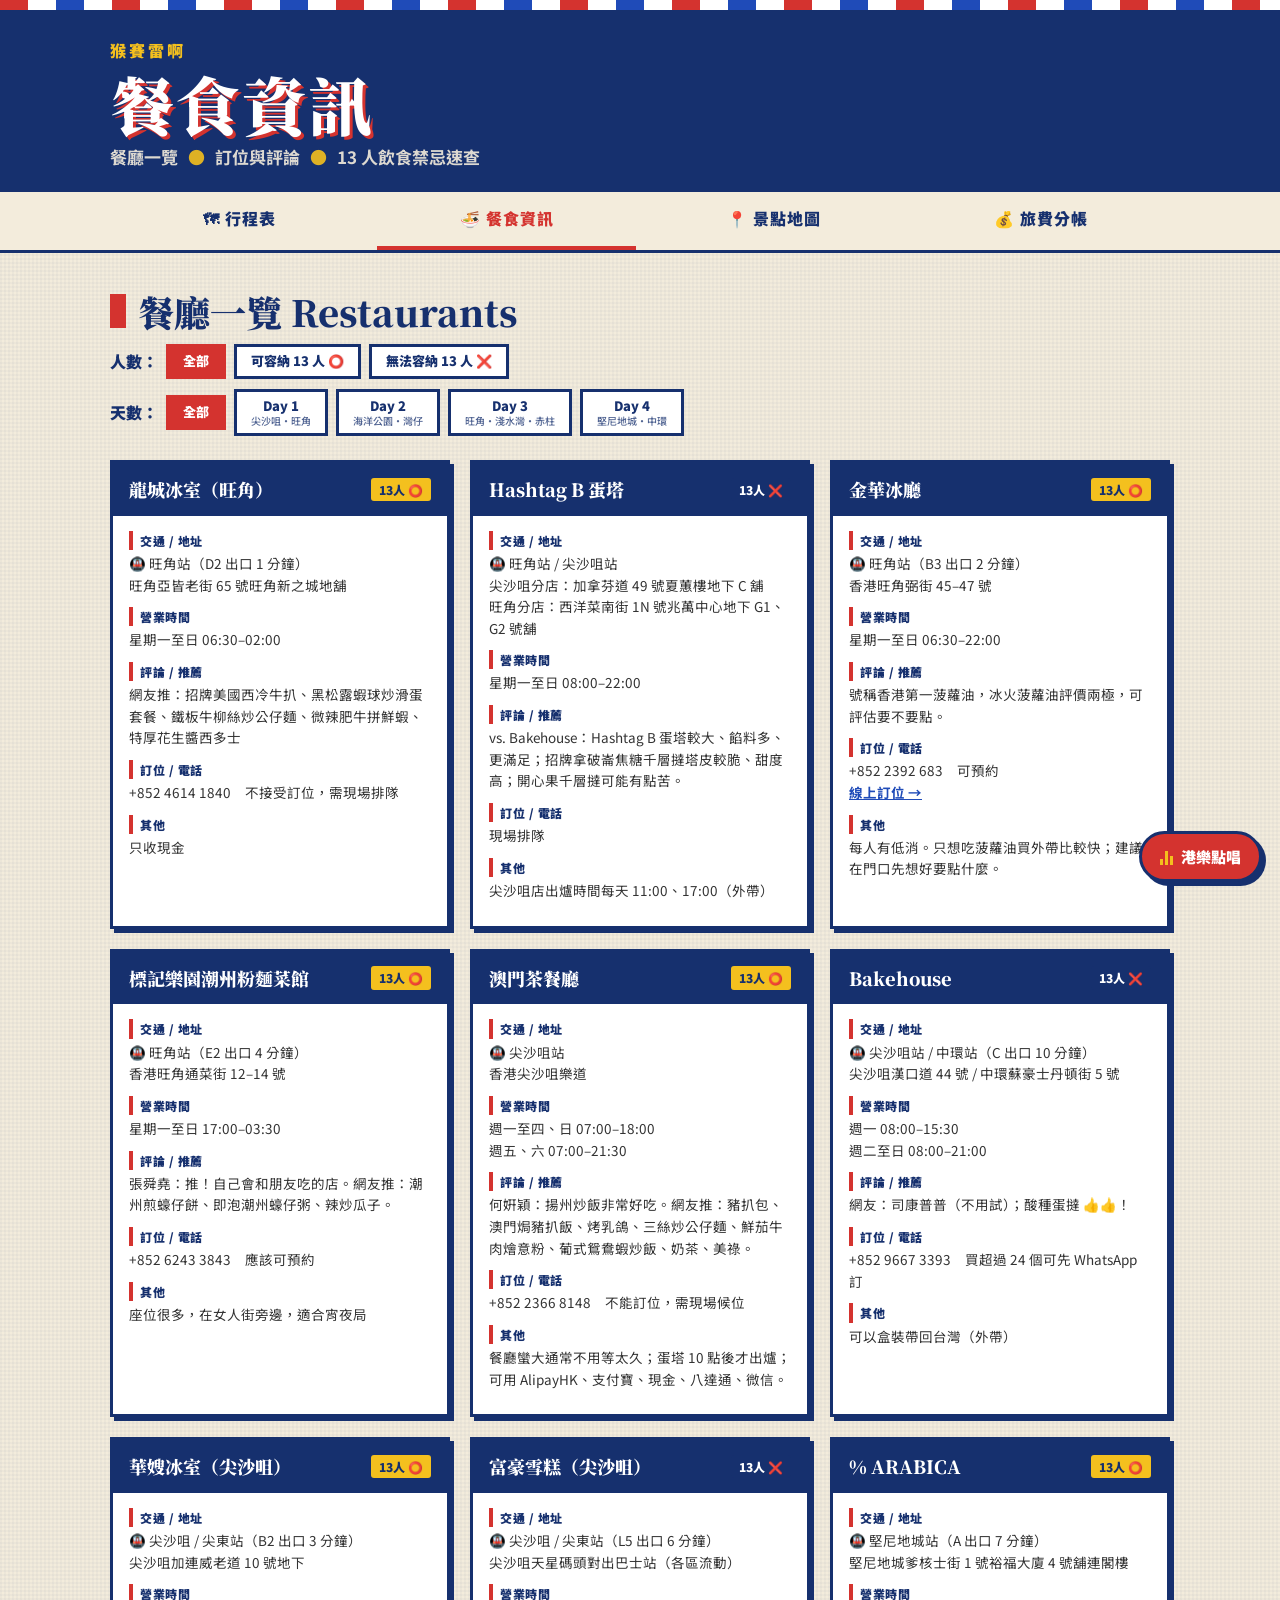
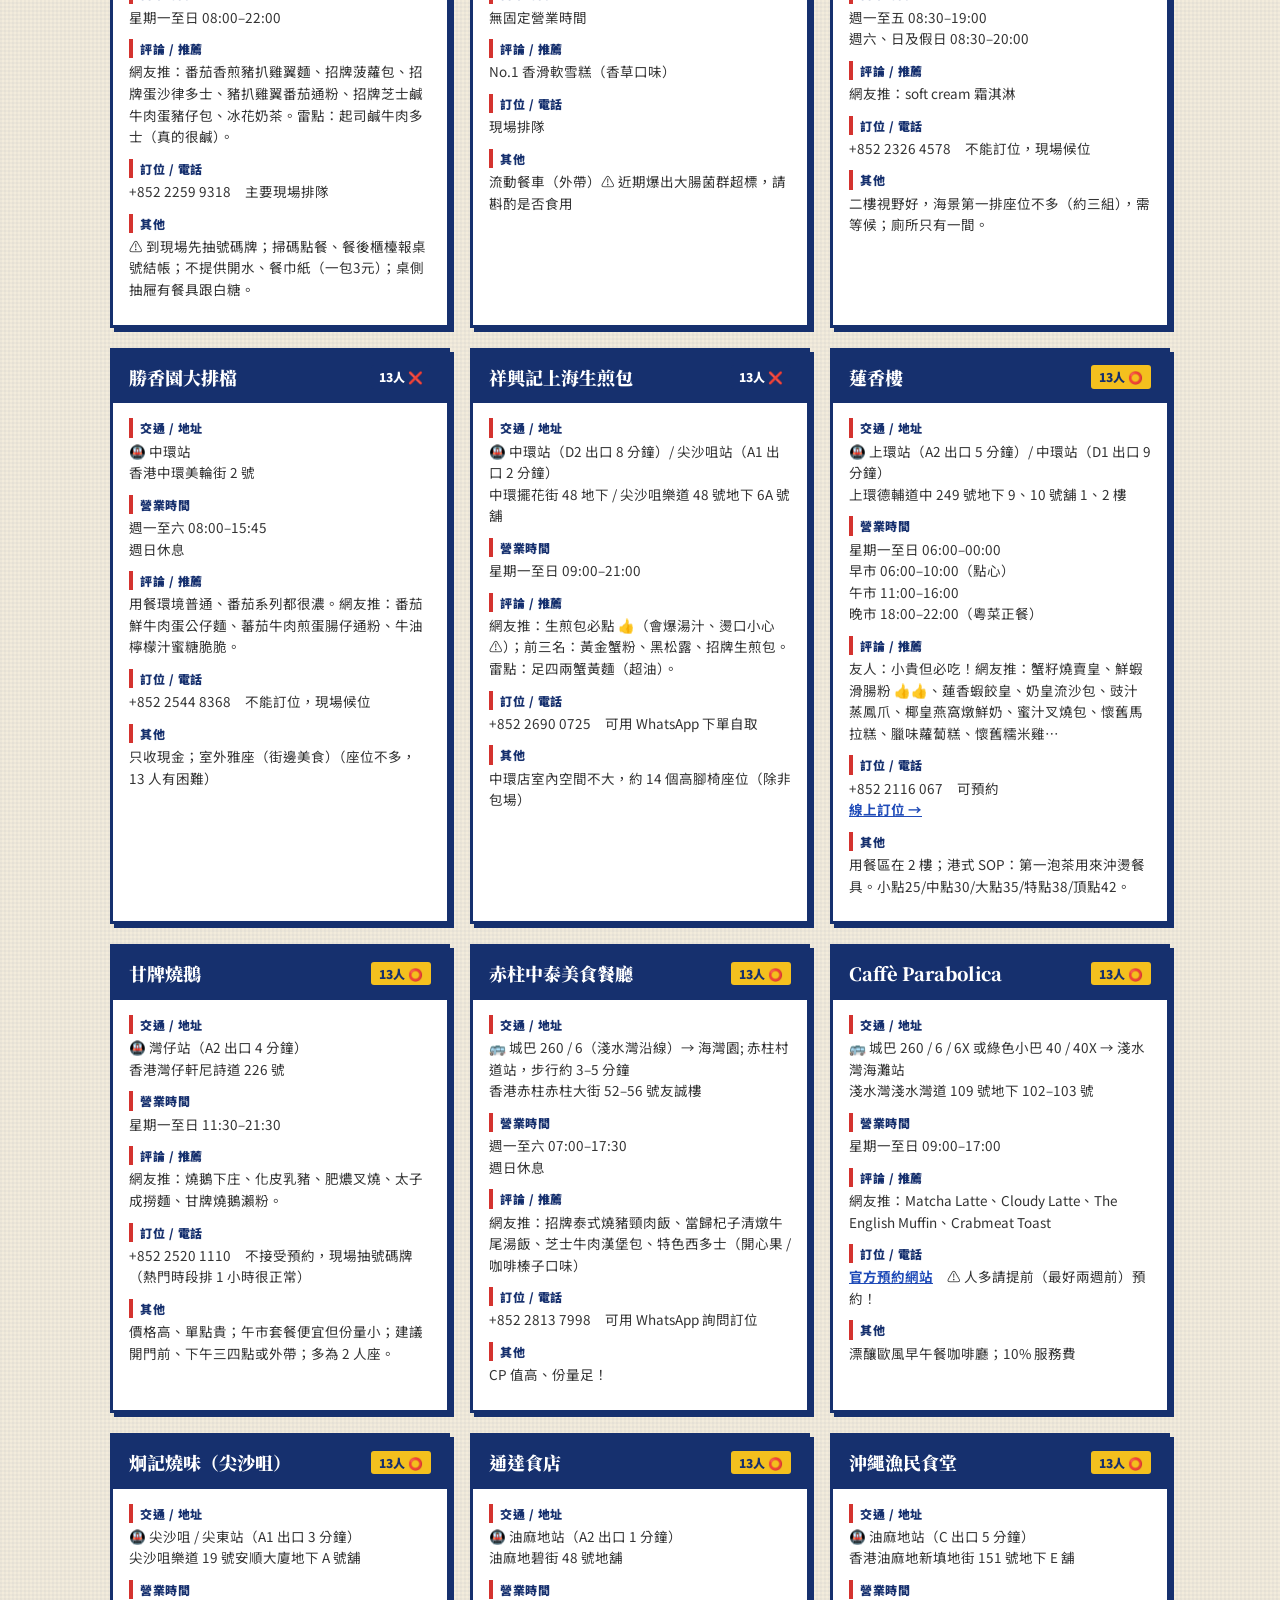
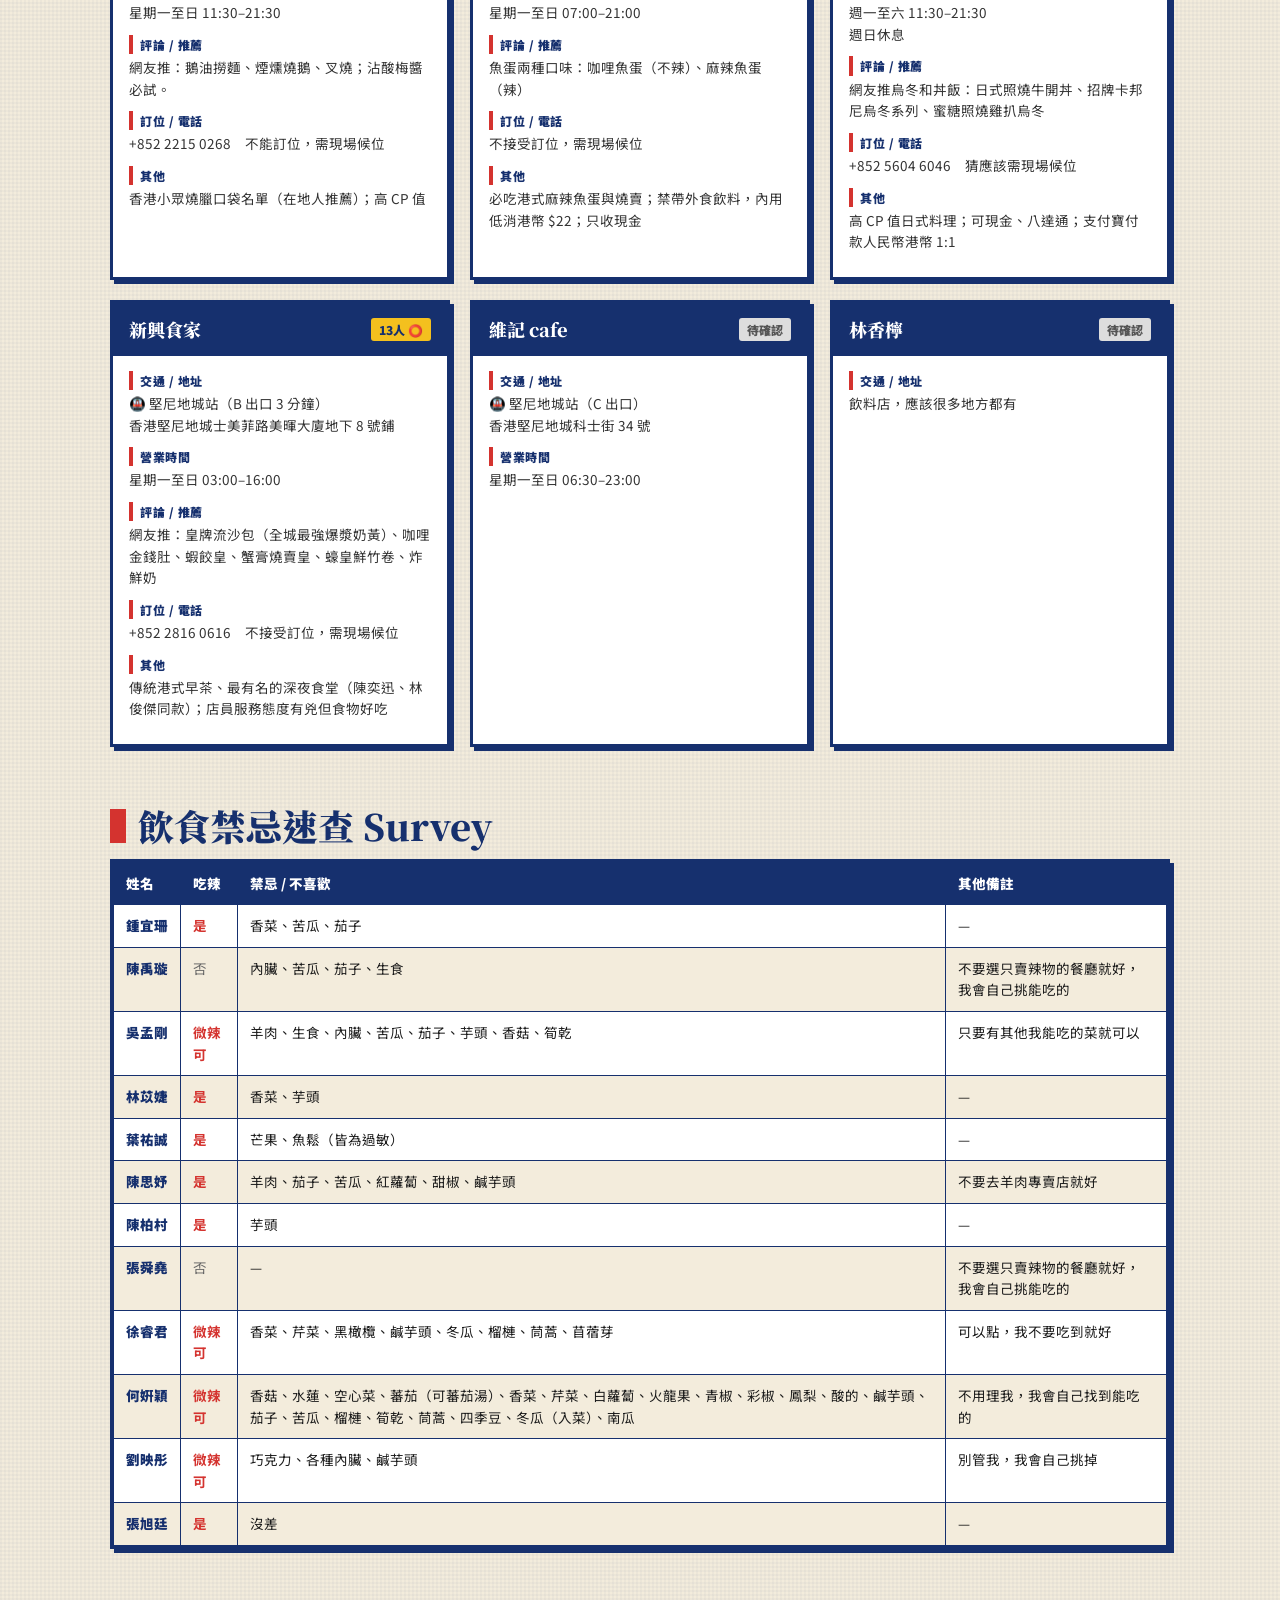
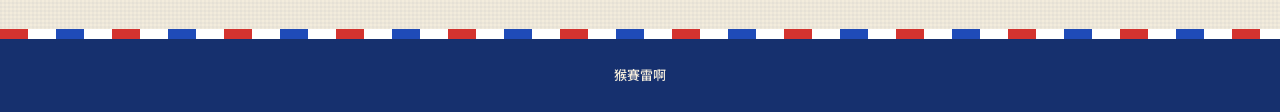
==== commit 4aebec96: "chore: 餐食頁 header/footer 文字改為「猴賽雷啊」 Co-Authored-By: Claude Sonnet 4.6 <noreply@anthropic.com>" ====
--- a/food.html
+++ b/food.html
@@ -10,7 +10,7 @@
   <div class="stripe-bar"></div>
   <header class="site-header">
     <div class="header-inner">
-      <span class="hey">HEY · HONG KONG · 食在香港</span>
+      <span class="hey">猴賽雷啊</span>
       <h1 class="site-title">餐食資訊</h1>
       <span class="site-sub">餐廳一覽 <span class="dot">●</span> 訂位與評論 <span class="dot">●</span> 13 人飲食禁忌速查</span>
     </div>
@@ -61,7 +61,7 @@
 
   <div class="stripe-bar"></div>
   <footer class="site-footer">
-    <span class="hk">HEY HONG KONG</span> ｜ 香港畢業旅行 · 吃好喝好玩好 🍜🥮🧋
+    猴賽雷啊
   </footer>
 
   <script src="assets/data.js"></script>
